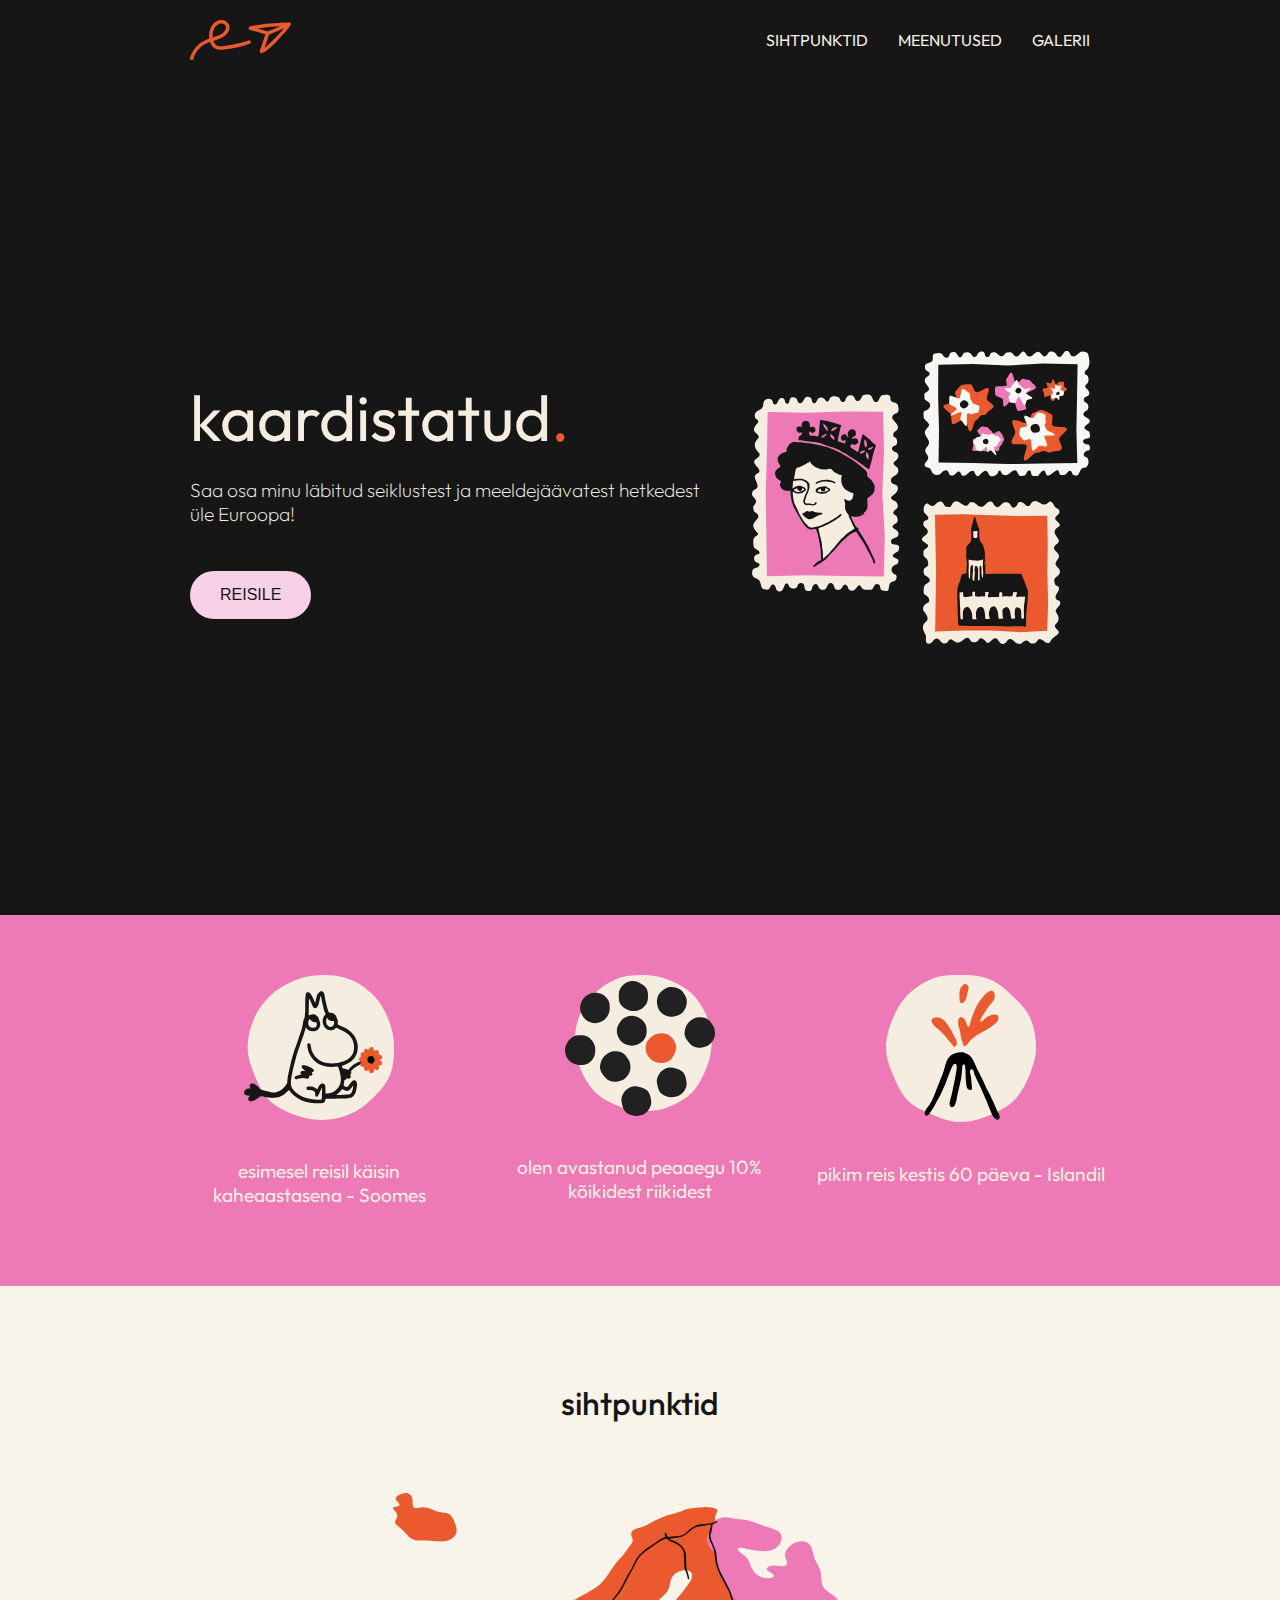
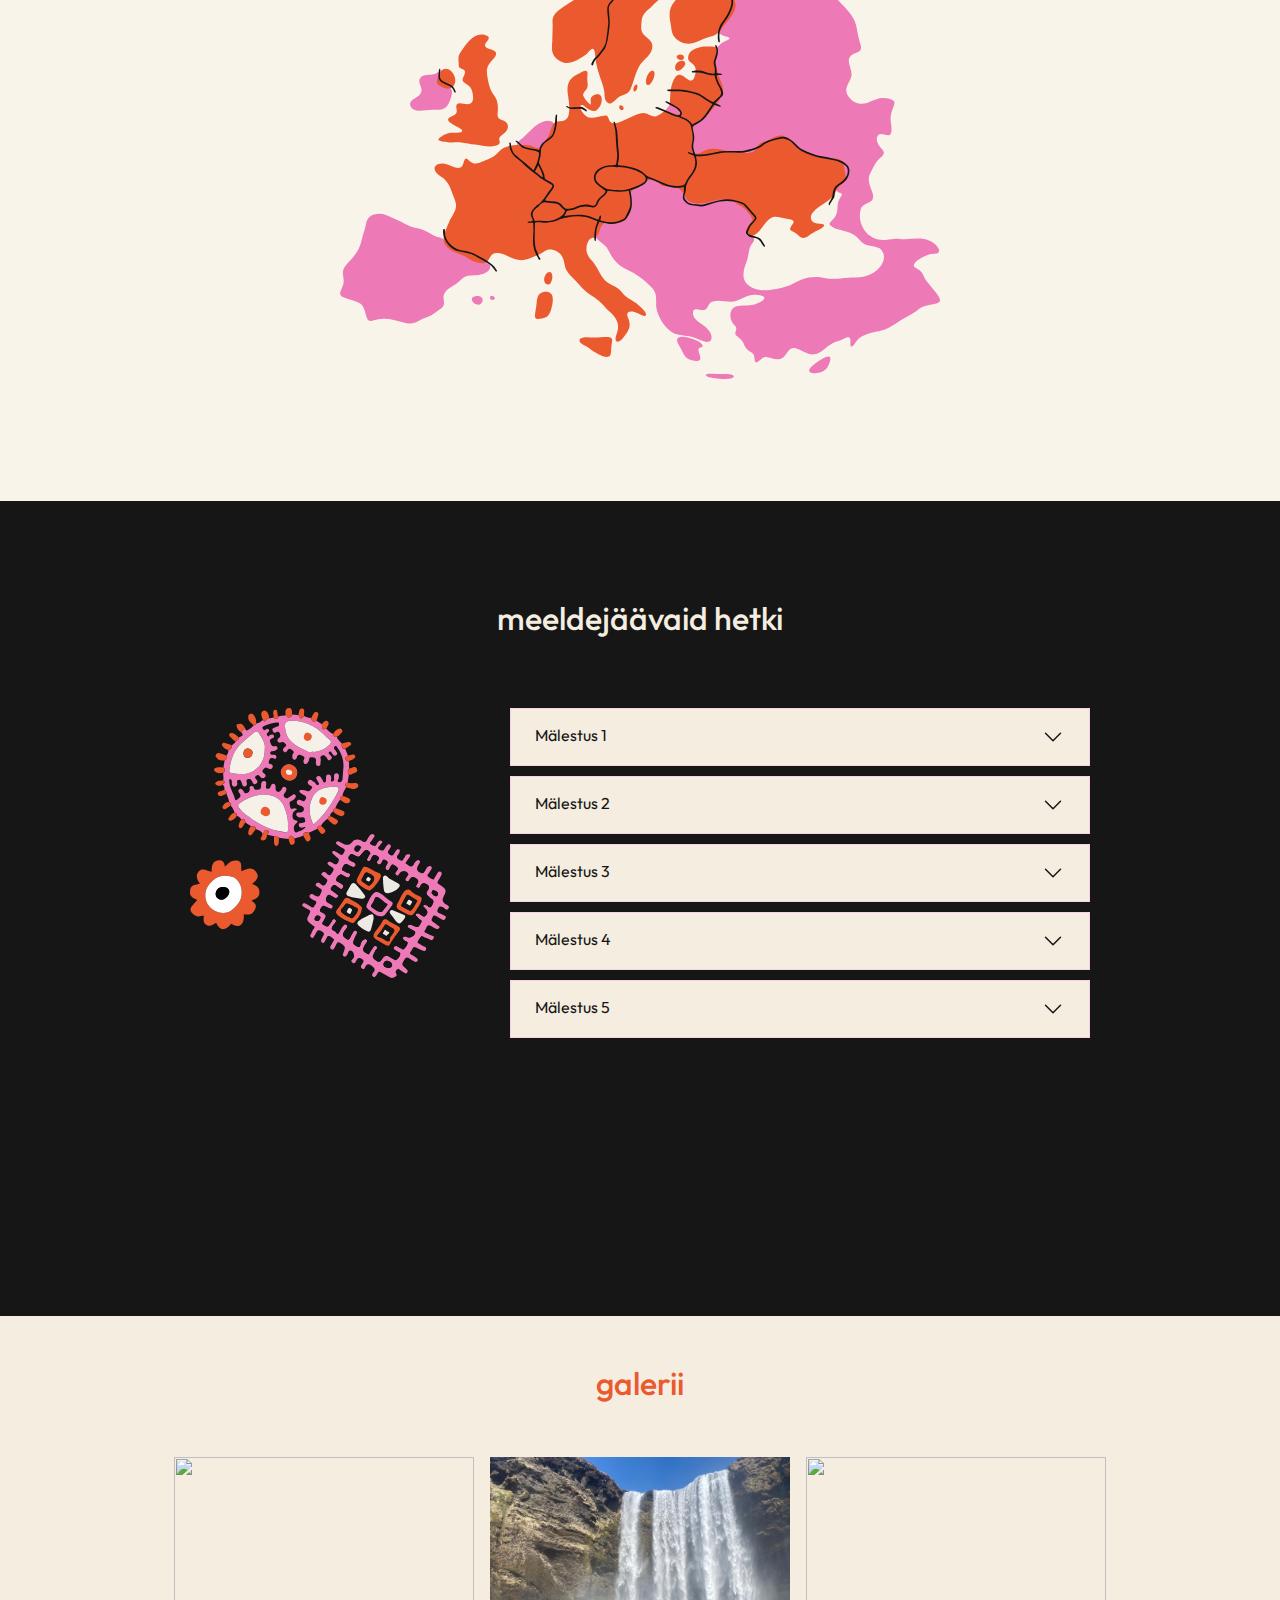
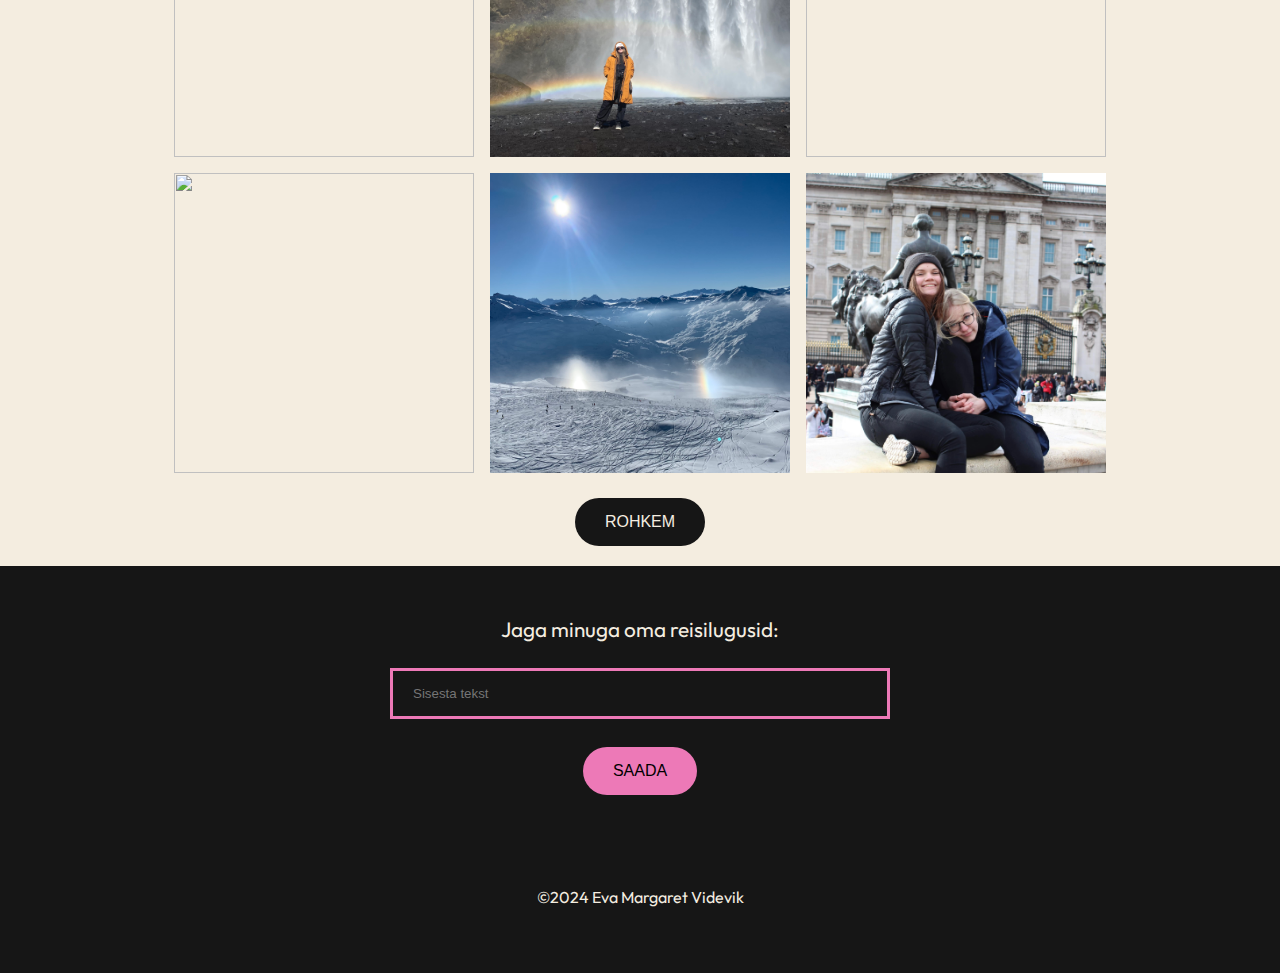
==== index.html @ b55cdf63 "Gitiga ühendamine" ====
<html lang="en">
<head>
    <meta charset="UTF-8">
    <meta name="viewport" content="width=device-width, initial-scale=1.0">
    <title>Reisileht</title>
    <link rel="stylesheet" href="styles/styles.css">
    <link rel="stylesheet" media="screen and (max-width: 500px)" href="styles/mobile.css">
</head>

<body>
    <header>
        <div class="header-container">
            <div class="logo">
                <img src="img/logo.svg" alt="Logo paberlennukist">
            </div>
            <nav>
                <ul>
                    <li><a href="#map">SIHTPUNKTID</a></li>
                    <li><a href="#memories">MEENUTUSED</a></li>
                    <li><a href="#gallery">GALERII</a></li>
                </ul>
            </nav>
        </div>
    </header>

    <main>
        <section class="hero">
            <div class="text-content">
                <h1>kaardistatud<span class="dot">.</span></h1>
                <p>Saa osa minu läbitud seiklustest ja meeldejäävatest hetkedest üle Euroopa!</p>
                <button>REISILE</button>
            </div>
            <div class="stamps">
                <img src="img/postmargid.svg" alt="Illustreerivad postmargid">
            </div>
        </section>

        <section class="facts">
            <div class="content">
                <div class="info-card">
                    <img src="img/muumi.svg" alt="Muumi illustratsioon">
                    <p>esimesel reisil käisin kaheaastasena - Soomes</p>
                </div>
                <div class="info-card">
                    <img src="img/statistika.svg" alt="Külastuskohtade statistika illustratsioon">
                    <p>olen avastanud peaaegu 10% kõikidest riikidest</p>
                </div>
                <div class="info-card">
                    <img src="img/vulkaan.svg" alt="Vulkaani illustratsioon">
                    <p>pikim reis kestis 60 päeva - Islandil</p>
                </div>
            </div>
        </section>

        <section id="map" class="map">
            <h2>sihtpunktid</h2>
            <img src="img/kaart.svg" alt="Külastuskohtade kaardi illustratsioon">
        </section>

        <section id="memories" class="memories">
            <h2>meeldejäävaid hetki</h2>
            <div class="memories-content">
                <div class="image-container">
                    <img src="img/mustrid.svg" alt="Mustrid">
                </div>
                <div class="faq-container">
                    <details>
                        <summary>Mälestus 1
                            <span class="icon"><svg xmlns="http://www.w3.org/2000/svg" fill="none" viewBox="0 0 24 24" stroke-width="1.5" stroke="currentColor" class="size-6">
                                <path stroke-linecap="round" stroke-linejoin="round" d="m19.5 8.25-7.5 7.5-7.5-7.5" />
                            </svg></span>
                        </summary>
                        <p>Lorem ipsum dolor sit amet, consectetur adipisicing elit. Voluptate facere error repellat autem ullam doloremque?</p>
                    </details>
        
                    <details>
                        <summary>Mälestus 2
                            <span class="icon"><svg xmlns="http://www.w3.org/2000/svg" fill="none" viewBox="0 0 24 24" stroke-width="1.5" stroke="currentColor" class="size-6">
                                <path stroke-linecap="round" stroke-linejoin="round" d="m19.5 8.25-7.5 7.5-7.5-7.5" />
                            </svg></span>
                        </summary>
                        <p>Lorem ipsum dolor sit amet, consectetur adipisicing elit. Voluptate facere error repellat autem ullam doloremque?</p>
                    </details>
        
                    <details>
                        <summary>Mälestus 3
                            <span class="icon"><svg xmlns="http://www.w3.org/2000/svg" fill="none" viewBox="0 0 24 24" stroke-width="1.5" stroke="currentColor" class="size-6">
                                <path stroke-linecap="round" stroke-linejoin="round" d="m19.5 8.25-7.5 7.5-7.5-7.5" />
                            </svg></span>
                        </summary>
                        <p>Lorem ipsum dolor sit amet, consectetur adipisicing elit. Voluptate facere error repellat autem ullam doloremque?</p>
                    </details>

                    <details>
                        <summary>Mälestus 4
                            <span class="icon"><svg xmlns="http://www.w3.org/2000/svg" fill="none" viewBox="0 0 24 24" stroke-width="1.5" stroke="currentColor" class="size-6">
                                <path stroke-linecap="round" stroke-linejoin="round" d="m19.5 8.25-7.5 7.5-7.5-7.5" />
                            </svg></span>
                        </summary>
                        <p>Lorem ipsum dolor sit amet, consectetur adipisicing elit. Voluptate facere error repellat autem ullam doloremque?</p>
                    </details>

                    <details>
                        <summary>Mälestus 5
                            <span class="icon"><svg xmlns="http://www.w3.org/2000/svg" fill="none" viewBox="0 0 24 24" stroke-width="1.5" stroke="currentColor" class="size-6">
                                <path stroke-linecap="round" stroke-linejoin="round" d="m19.5 8.25-7.5 7.5-7.5-7.5" />
                            </svg></span>
                        </summary>
                        <p>Lorem ipsum dolor sit amet, consectetur adipisicing elit. Voluptate facere error repellat autem ullam doloremque?</p>
                    </details>
        
                </div>
            </div>
        </section>
        


        <section id="gallery" class="gallery">
            <h2>galerii</h2>
            <div class="gallery-grid">
                <img src="img/füssen.jpeg" alt="Füsseni linnavaade" class="gallery-img">
                <img src="img/kosk_island.jpeg" alt="Islandi Skogafoss" class="gallery-img">
                <img src="img/soome.jpeg" alt="Soome saar" class="gallery-img">
                <img src="img/snorgeldamine.JPEG" alt="Snorgeldamine Islandil" class="gallery-img">
                <img src="img/halo_itaalia.jpeg" alt="Halo efekt Alpides" class="gallery-img">
                <img src="img/kadiga_london.JPG" alt="Kadiga Buckinghami palee ees" class="gallery-img">
            </div>
            <div class="hidden-gallery">
                <img src="img/mägedes.jpeg" alt="" class="gallery-img">
                <img src="img/väiksena_soomes.jpg" alt="Väiksena Soomes" class="gallery-img">
                <img src="img/paadiga_soomes.jpeg" alt="Paadiga Turu saarestikul" class="gallery-img">
                <img src="img/loss_füssen.jpeg" alt="Loss Füssenis, Saksamaal" class="gallery-img">
                <img src="img/pariis_eiffel.JPEG" alt="Eiffeli torni ees" class="gallery-img">
                <img src="img/pont_arc.jpg" alt="Pont d'Arc Lõuna-Prantsusmaal" class="gallery-img">
            </div>
            <button id="toggle-button" class="gallery-button">ROHKEM</button>
        </section>


        <section class="footer">
            <div class="form-container">
                <form action="#" method="POST">
                    <label for="feedback">Jaga minuga oma reisilugusid:</label>
                    <input type="text" id="feedback" name="feedback" placeholder="Sisesta tekst" required>
                    <button type="submit">SAADA</button>
                </form>
            </div>

            <div class="social-icons">
                <i class="fa-brands fa-square-instagram"></i>
                <i class="fa-brands fa-square-facebook"></i>
              </div>
            <p>&copy;2024 Eva Margaret Videvik</p>
        </section>
        
    </main>
    <script>
        document.querySelectorAll(".faq-container details").forEach((details) => {
            details.addEventListener("toggle", function () {
                if (this.open) {
                    // Close other open details
                    document.querySelectorAll(".faq-container details[open]").forEach((openDetails) => {
                        if (openDetails !== this) {
                            openDetails.removeAttribute("open");
                        }
                    });
                }
            });
        });
    
        const toggleButton = document.getElementById('toggle-button');
        const hiddenGallery = document.querySelector('.hidden-gallery');
    
        toggleButton.addEventListener('click', () => {
            if (hiddenGallery.style.display === 'none' || hiddenGallery.style.display === '') {
                // Show more images
                hiddenGallery.style.display = 'grid';
                toggleButton.textContent = 'VÄHEM'; // Change to "See less"
            } else {
                // Hide additional images
                hiddenGallery.style.display = 'none';
                toggleButton.textContent = 'ROHKEM'; // Change to "See more"
            }
        });
    </script>
    <script src="https://kit.fontawesome.com/69a5bb9810.js" crossorigin="anonymous"></script>
    
    
</body>
</html>
---- styles/styles.css ----
@import url('https://fonts.googleapis.com/css2?family=Outfit:wght@100..900&display=swap');


body {
    margin: 0;
    font-family: "Outfit", serif;
    font-weight: 400;
    background-color: #161616;
    color: #f4ede0;
}

h2 {
    font-size: 2em;
    font-weight: 500;
    margin-bottom: 40px;
    text-align: center;
}

.map,
.memories,
.gallery {
    padding: 70px 40px;
    margin: 0;
}

.map h2,
.memories h2,
.gallery h2{
    padding-bottom: 30px;
}

/* header */
header {
    background-color: #161616;
    width: 100%;
    padding: 20px 0;
}

.header-container {
    display: flex;
    justify-content: space-between;
    align-items: center;
    padding: 0 40px;
    max-width: 900px;
    margin: 0 auto;
}

.logo img {
    height: 40px;
    width: auto;
}

nav ul {
    list-style: none;
    display: flex;
    gap: 30px;
    margin: 0;
    padding: 0;
}

nav ul li a {
    color: #f4ede0;
    text-decoration: none;
    font-size: 1em;
    transition: color 0.3s ease-in-out;
}

nav ul li a:hover {
    color: #ed79b7;
}

.logo img {
    height: 40px; 
    width: auto;
}
nav ul {
    list-style: none;
    display: flex;
    gap: 30px;
    margin: 0;
    padding: 0;
}

nav ul li a {
    color: #f4ede0;
    text-decoration: none;
    font-size: 1em;
    transition: color 0.3s ease-in-out;
}

nav ul li a:hover {
    color: #ed79b7;
}

/* Hero */

.hero {
    display: flex;
    justify-content: space-between;
    align-items: center;
    padding: 80px;
    gap: 50px;
    max-width: 900px;
    margin: 0 auto;
    min-height: 75vh;
}

.text-content h1 {
    font-size: 4em;
    font-weight: 400;
    color: #f4ede0;
    margin: 0;
}

.text-content .dot {
    color: #eb5a2f;
}

.text-content p {
    font-size: 1.2em;
    font-weight: 200;
    margin: 20px 0;
    color: #f4ede0;
}

.text-content button {
    background-color: #f7d1e6;
    color: #161616;
    padding: 15px 30px;
    margin-top: 25px;
    border: none;
    font-size: 1em;
    border-radius: 30px;
    cursor: pointer;
    transition: background-color 0.3s ease-in-out;
}

.text-content button:hover {
    background-color: #ed79b7;
}

.stamps img {
    min-width: 300px;
    max-width: 100%;
    height: auto;
}


/* faktid */
.facts {
    background-color: #ed79b7;
    padding: 60px 20px;
    display: flex;
    justify-content: center;
}

.facts .content {
    max-width: 932px;
    width: 100%;
    display: grid;
    grid-template-columns: repeat(3, 1fr);
    gap: 30px;
    justify-items: center;
}

.info-card {
    max-width: 300px;
    display: flex;
    flex-direction: column;
    align-items: center;
    text-align: center;
}

.info-card img {
    width: 150px;
    height: auto;
    margin-bottom: 20px;
}

.info-card p {
    font-size: 1.2em;
    color: #f4ede0;
}

/* Kaart */
.map {
    background-color: #f9f4ea;
    min-height: 75vh;
}

.map h2 {
    color: #161616;
}

.map img {
    width: 85%;
    max-width: 600px;
    height: auto;
    display: block;
    margin: 0 auto;

}

/* akordion */

.memories {
    background-color: #161616;
    color: #161616;
    min-height: 75vh;
}

.memories h2 {
    color: #f4ede0;
}

.memories-content {
    display: flex;
    justify-content: flex-start;
    gap: 30px;
    max-width: 900px;
    margin: 0 auto;
}

.image-container {
    flex: 1;
    display: block;
}

.image-container img {
    max-width: 100%;
    height: auto;
}

.faq-container {
    flex: 2;
    max-width: 900px;
}

details {
    background-color: #f4ede0;
    border: 1px solid #f7d1e6;
    margin-bottom: 10px;
}

details summary {
    cursor: pointer;
    display: flex;
    justify-content: space-between;
    gap: 16px;
    padding: 16px 24px;
    user-select: none;
    transition: all 120ms ease;
}

details[open] summary {
    background-color: #f7d1e6;
    color: #eb5a2f;
    margin-bottom: 12px;
}

details summary .icon {
    transition: all 120ms ease;
    display: flex;
    align-items: center;
    justify-content: center;
}

/* Ensure the icon is visible */
details summary .icon svg {
    height: 24px;
    width: 24px;
    color: #161616;
}

details[open] summary .icon {
    transform: rotate(180deg);
}

details p {
    padding: 16px 24px;
    margin: 0;
    line-height: 1.8;
}


/* galerii */

.gallery {
    background-color: #f4ede0;
}

.gallery {
    text-align: center;
    padding: 20px;
    margin: auto;
}

.gallery h2 {
    font-size: 2rem;
    color: #eb5a2f;
    margin-bottom: 24px;
}

.gallery-grid, .hidden-gallery {
    display: grid;
    grid-template-columns: repeat(3, 1fr);
    gap: 16px;
    justify-items: center;
    max-width: 932px;
    margin: 0 auto;
}

.gallery-img {
    width: 100%;
    max-width: 300px;
    object-fit: cover;
}

.gallery-button {
    margin-top: 25px;
    padding: 15px 30px;
    background-color: #161616;
    color: #f4ede0;
    border: none;
    border-radius: 30px;
    cursor: pointer;
    font-size: 1em;
    transition: background-color 0.3s ease-in-out;
}

.gallery-button:hover {
    background-color: #ed79b7;
}

/* Hidden gallery */
.hidden-gallery {
    display: none; /* Initially hidden */
}


/* Footer */
.footer {
    background-color: #161616;
    margin: 30px;
    display: flex;
    flex-direction: column;
    align-items: center;
    justify-content: center;
    text-align: center;
}

.form-container {
    padding: 20px;
    max-width: 500px;
    width: 100%;
    margin-bottom: 20px;
}

form {
    display: flex;
    flex-direction: column;
    gap: 18px;
    width: 100%;
    align-items: center;
}

label {
    margin-bottom: 8px;
    font-size: 1.3em;
    text-align: center;
}

input[type="text"] {
    background-color: #161616;
    padding: 15px 20px;
    border: solid;
    border-color: #ed79b7;
    width: 100%;
}

button {
    background-color: #ed79b7;
    padding: 15px 30px;
    width: fit-content;
    border: none;
    font-size: 1em;
    border-radius: 30px;
    cursor: pointer;
    margin-top: 10px;
}

.social-icons {
    display: flex;
    justify-content: center;
    align-items: center;
    gap: 15px;
    margin-bottom: 20px;
    
}

.social-icons i {
    font-size: 25px;
}

.footer p {
    text-align: center;
    padding-bottom: 20px;
}
---- styles/mobile.css ----
/* Hero mobiilivaade */
@media (max-width: 768px) {
    .hero {
        padding: 40px 20px;
        gap: 30px;
        flex-direction: column;
        align-items: center;
        text-align: center;
    }

    .text-content {
        order: 2;
        display: flex;
        flex-direction: column;
        align-items: center;
        text-align: center;
    }

    .stamps {
        order: 1;
    }

    .text-content h1 {
        font-size: 2.5em;
    }

    .text-content p {
        font-size: 1em;
    }

    .stamps img {
        min-width: 300px;
        max-width: 80%;
        display: block;
        margin: 0 auto;
    }
}

@media (max-width: 480px) {
    .hero {
        padding: 30px 15px;
    }

    .text-content h1 {
        font-size: 2em;
    }

    .text-content p {
        font-size: 0.9em;
    }

    .stamps img {
        min-width: 250px;
        max-width: 90%;
    }
}


/* Faktide mobiilivaade */
@media (max-width: 768px) {
    .facts .content {
        grid-template-columns: 1fr;
    }
}


/* Mälestuste mobiilivaade */
@media (max-width: 768px) {
    .image-container {
        display: none;
    }

    .memories-content {
        flex-direction: column;
        align-items: center;
    }

    .faq-container {
        width: 100%;
    }
}
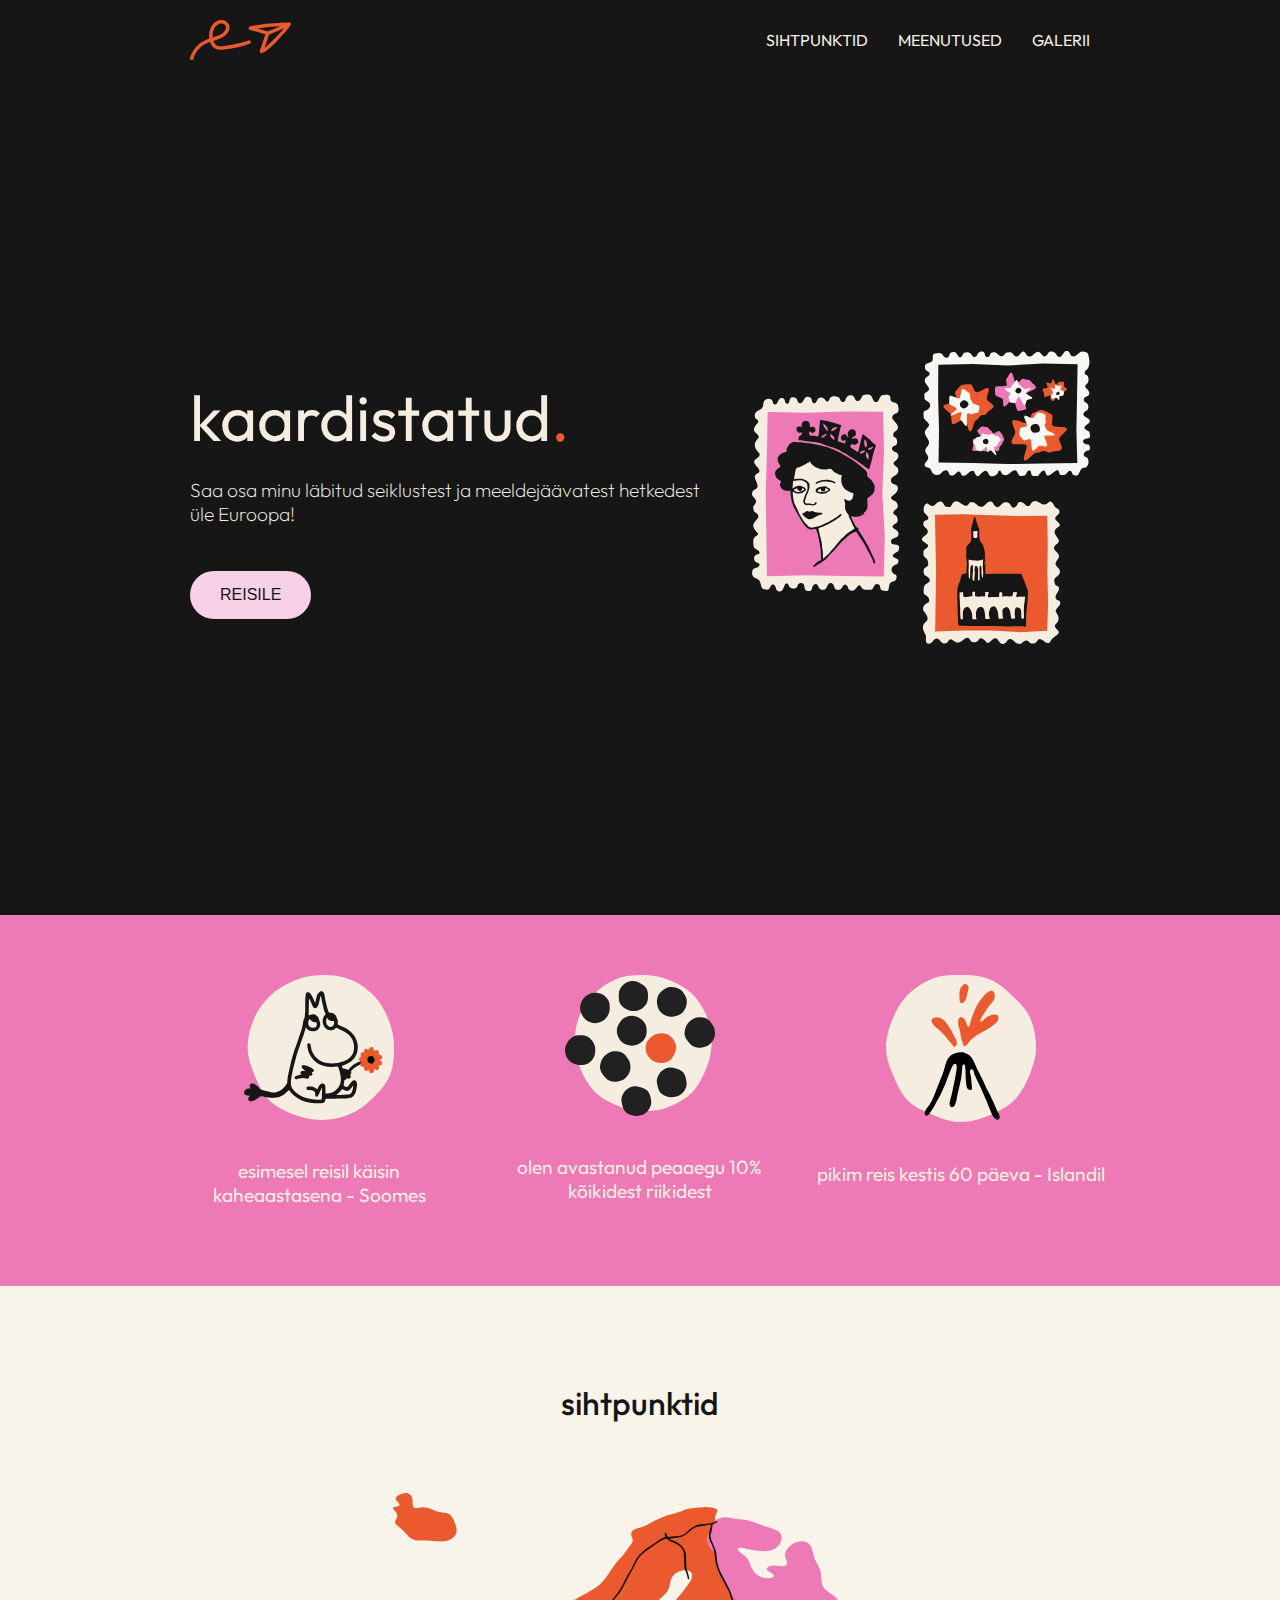
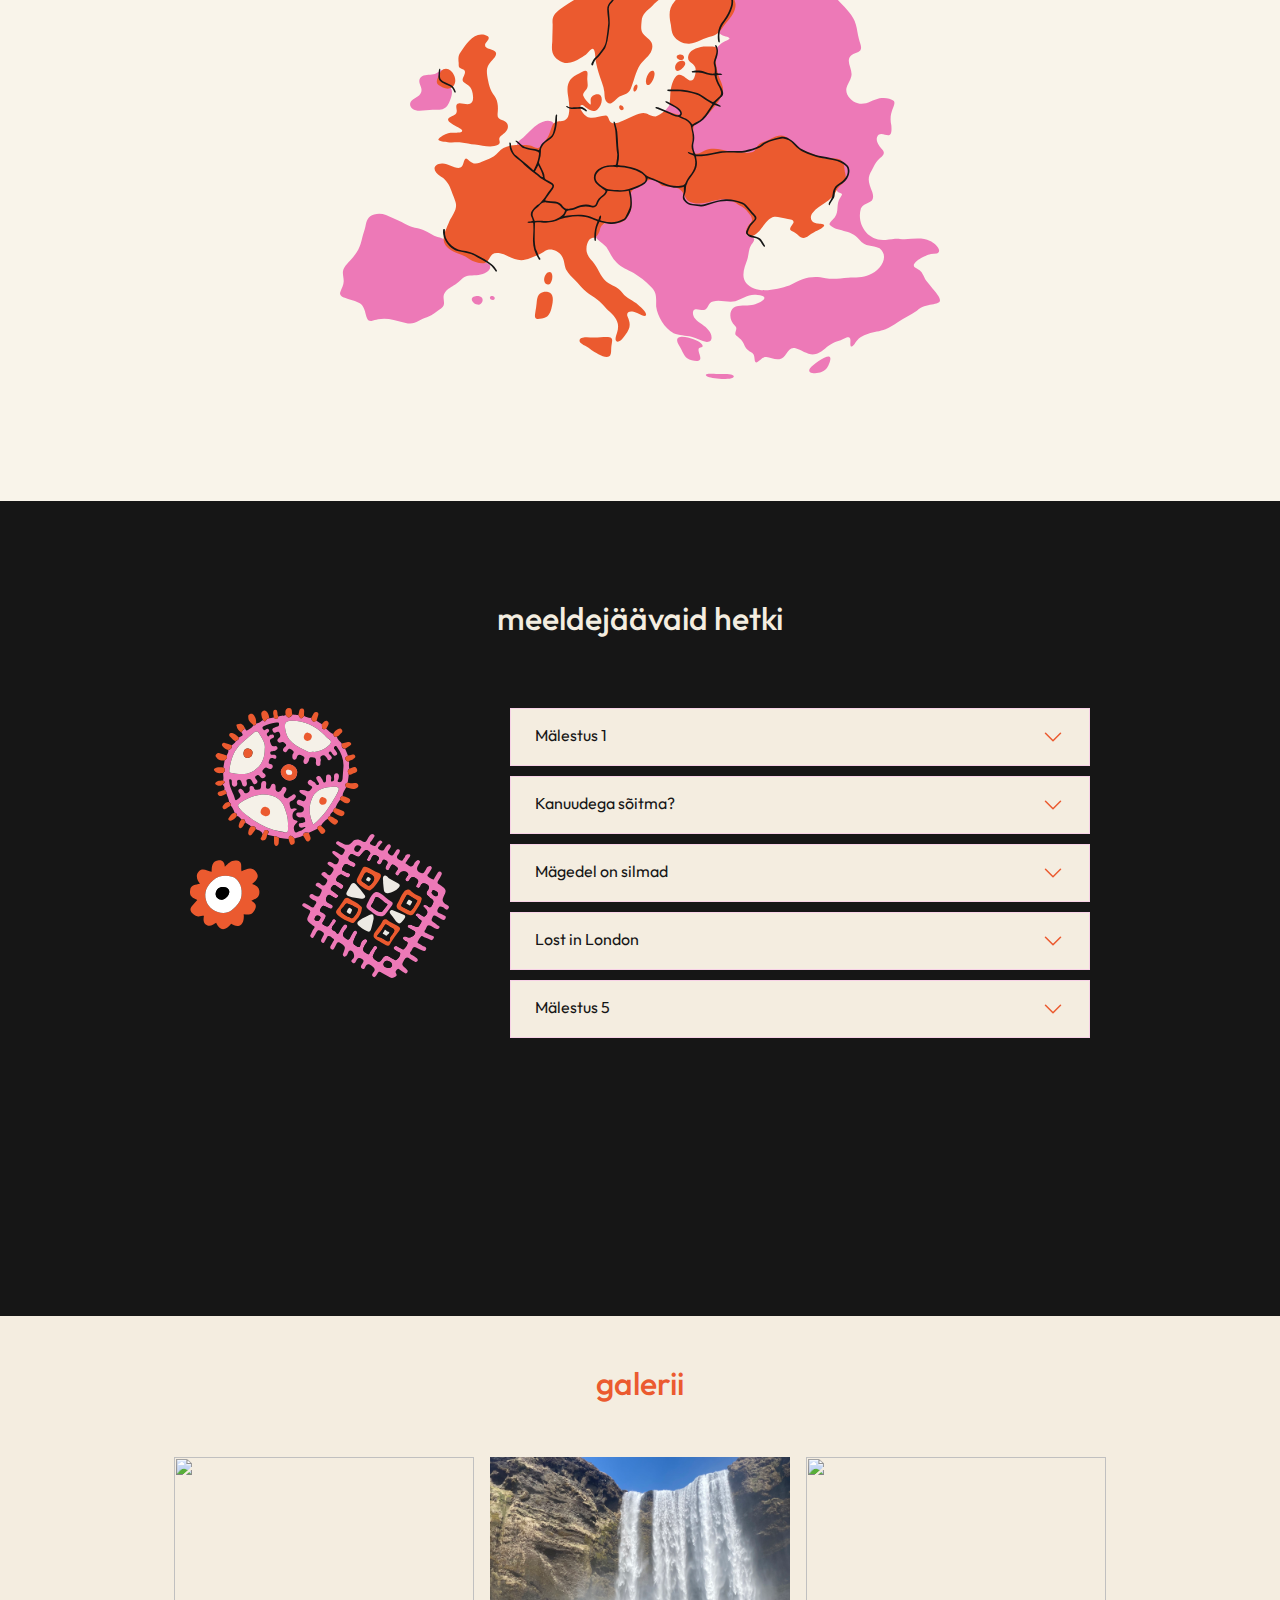
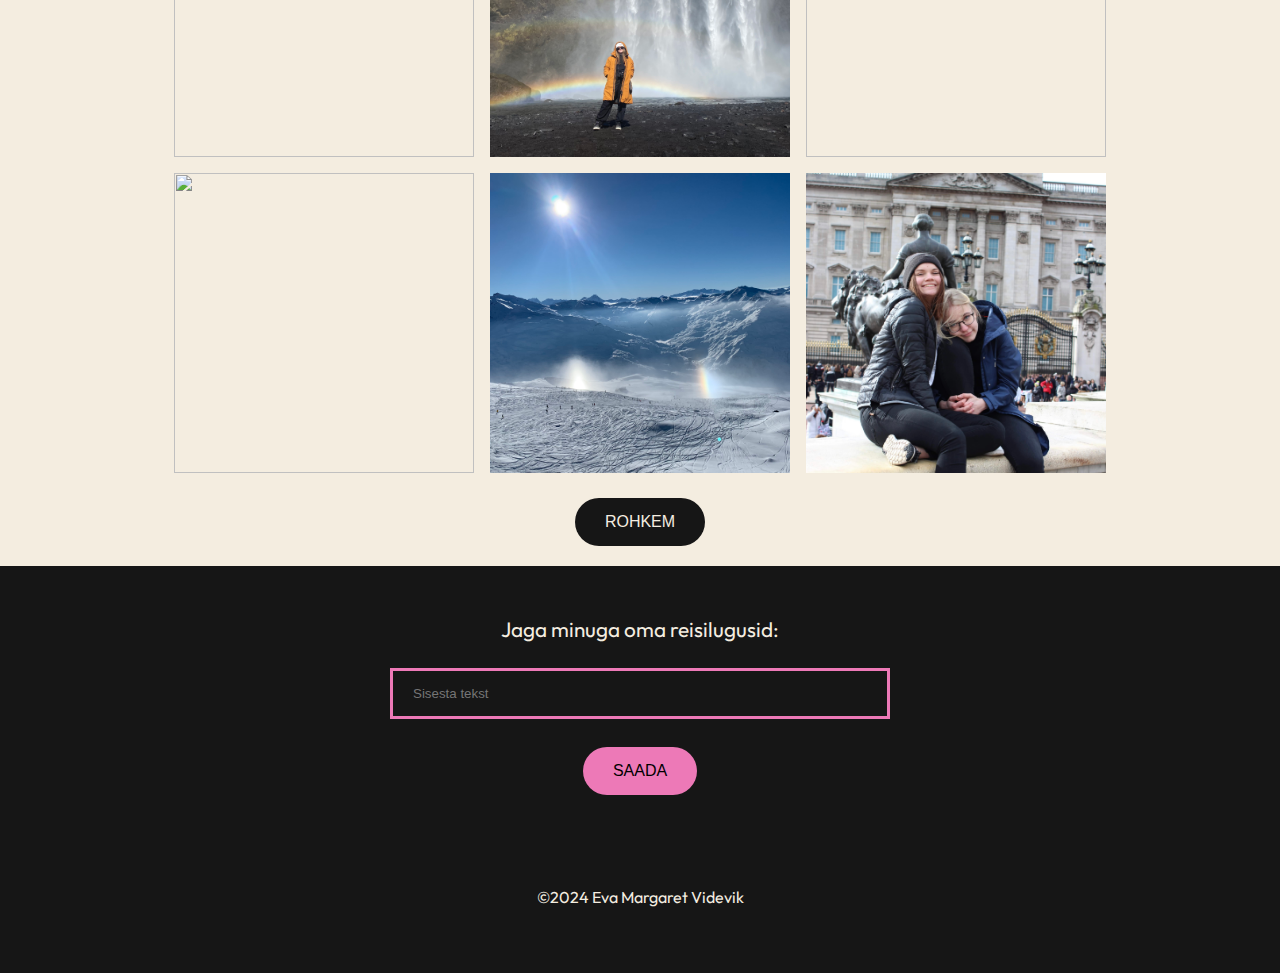
==== commit 89887001: "Akordioni sisu lisamine" ====
--- a/index.html
+++ b/index.html
@@ -74,30 +74,30 @@
                     </details>
         
                     <details>
-                        <summary>Mälestus 2
+                        <summary>Kanuudega sõitma?
                             <span class="icon"><svg xmlns="http://www.w3.org/2000/svg" fill="none" viewBox="0 0 24 24" stroke-width="1.5" stroke="currentColor" class="size-6">
                                 <path stroke-linecap="round" stroke-linejoin="round" d="m19.5 8.25-7.5 7.5-7.5-7.5" />
                             </svg></span>
                         </summary>
-                        <p>Lorem ipsum dolor sit amet, consectetur adipisicing elit. Voluptate facere error repellat autem ullam doloremque?</p>
+                        <p>Olime perega Lõuna-Prantsusmaal, kui mu isa leidis kuskil kaudu, et meie ligidal on kanuutamise koht. Broneerisime aja, läksime rõõmsalt kohale, ja saime kalipsod selga. Korraks tundus veider, et miks kanuutamiseks kalipsot vaja, piisaks ju päästevestist ujumisriiete peale. Kui olime valmis, viipas giid meile käega, et lähme, meil vaja veidi jalutada. <br>Kõndisime pea pool tundi, kui ühel hetkel giid näitas väikse kalju otsast meile käega vee suunas ning hüüdis: "now jump!". Tuli välja, et kanuutamine oli hoopis <i>canjoning</i>, mis kujutas endast mitu tundi kaljudelt vette hüppamist ja maastikel seiklemist. Jala võttis esialgu värisema, kuid päeva lõpuks oli emotsioon nii kõva, et läksime ka järgmine päev <i>canyonima</i>!</br></p>
                     </details>
         
                     <details>
-                        <summary>Mälestus 3
+                        <summary>Mägedel on silmad
                             <span class="icon"><svg xmlns="http://www.w3.org/2000/svg" fill="none" viewBox="0 0 24 24" stroke-width="1.5" stroke="currentColor" class="size-6">
                                 <path stroke-linecap="round" stroke-linejoin="round" d="m19.5 8.25-7.5 7.5-7.5-7.5" />
                             </svg></span>
                         </summary>
-                        <p>Lorem ipsum dolor sit amet, consectetur adipisicing elit. Voluptate facere error repellat autem ullam doloremque?</p>
+                        <p>Käisime kooli kooriga Prahas lauluvõistlusel, kuhu sõitsime kõik koos bussiga. Pika bussisõidu kiiremaks möödasaatmiseks mõtlesime välja igatlaadi äraarvamismänge. Kuna koorist kõik kõigi perenimesid ei teadnud, siis püüdsime neid ühel hetkel välja nuputada. Ütlesin, et minu perenimi on üks tuntud film. Enne veel, kui jõudsin lisavihjeid jagada, kõlas valjult pakkumine "Eva Margaret Mägedel On Silmad!". Sellest saati kutsuvad mõned mu koorikaaslased mind just seda nime pidi.</p>
                     </details>
 
                     <details>
-                        <summary>Mälestus 4
+                        <summary>Lost in London
                             <span class="icon"><svg xmlns="http://www.w3.org/2000/svg" fill="none" viewBox="0 0 24 24" stroke-width="1.5" stroke="currentColor" class="size-6">
                                 <path stroke-linecap="round" stroke-linejoin="round" d="m19.5 8.25-7.5 7.5-7.5-7.5" />
                             </svg></span>
                         </summary>
-                        <p>Lorem ipsum dolor sit amet, consectetur adipisicing elit. Voluptate facere error repellat autem ullam doloremque?</p>
+                        <p>Olime vaevu 18 aastaseks saanud, kui juba hoogselt sõbrannadega mööda Euroopas lendama hakkasime. Londonisse sattusin kahe padruugaga, kes olid suured Harry Potteri fännid. Seega tahtsid nad kindlalt minna Harry Potter Stuudiosse. Mina seevastu otsustasin, et tuian veidi üksi linnas ringi ja liigun üksi majutusse. Plaan oli täpselt nii kaua tore, kuni sain aru, et mu telefoni aku oli tühjaks saanud ja transpordiliinid polnud veel selgeks saanud. Ma ei teadnud ka peast aadressi, </p>
                     </details>
 
                     <details>
--- a/styles/styles.css
+++ b/styles/styles.css
@@ -219,6 +219,8 @@
     gap: 30px;
     max-width: 900px;
     margin: 0 auto;
+    list-style: none;
+    text-decoration: none;
 }
 
 .image-container {
@@ -241,6 +243,7 @@
     border: 1px solid #f7d1e6;
     margin-bottom: 10px;
 }
+
 
 details summary {
     cursor: pointer;
@@ -269,7 +272,7 @@
 details summary .icon svg {
     height: 24px;
     width: 24px;
-    color: #161616;
+    color: #eb5a2f;
 }
 
 details[open] summary .icon {
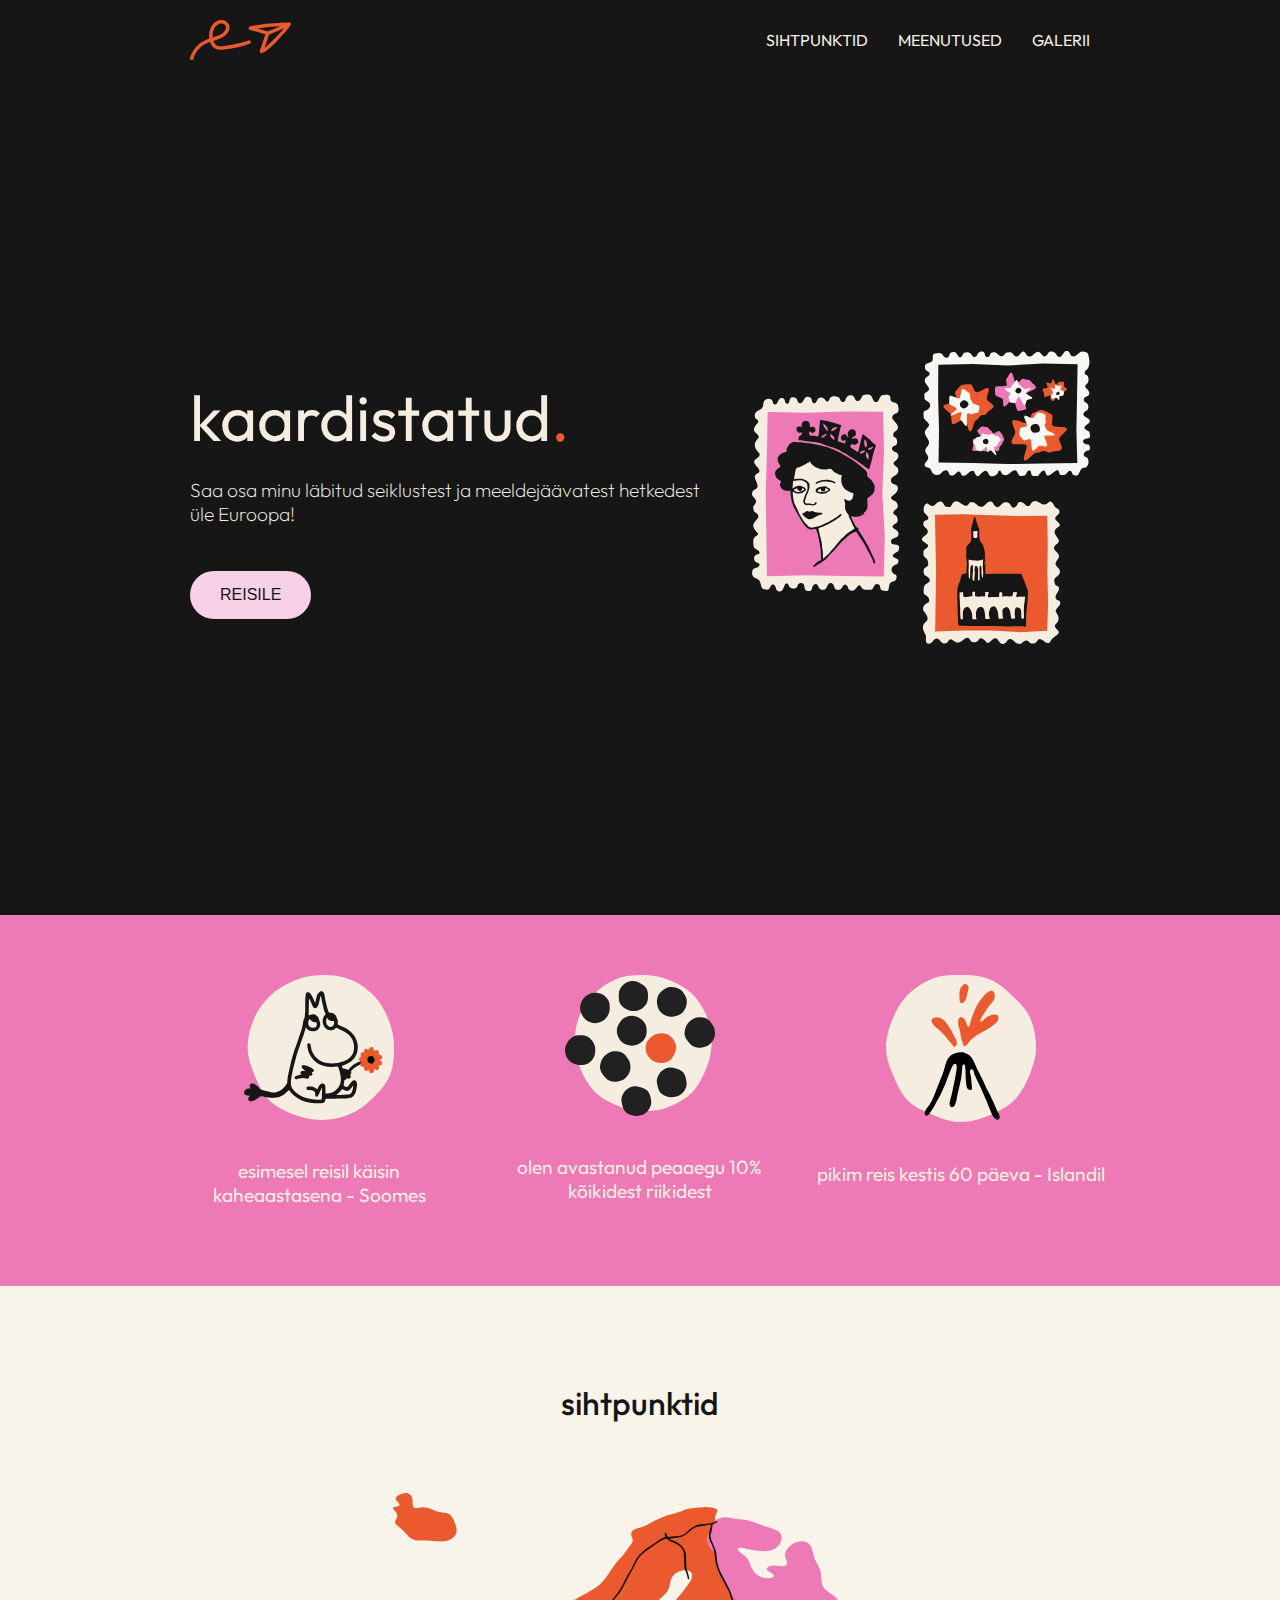
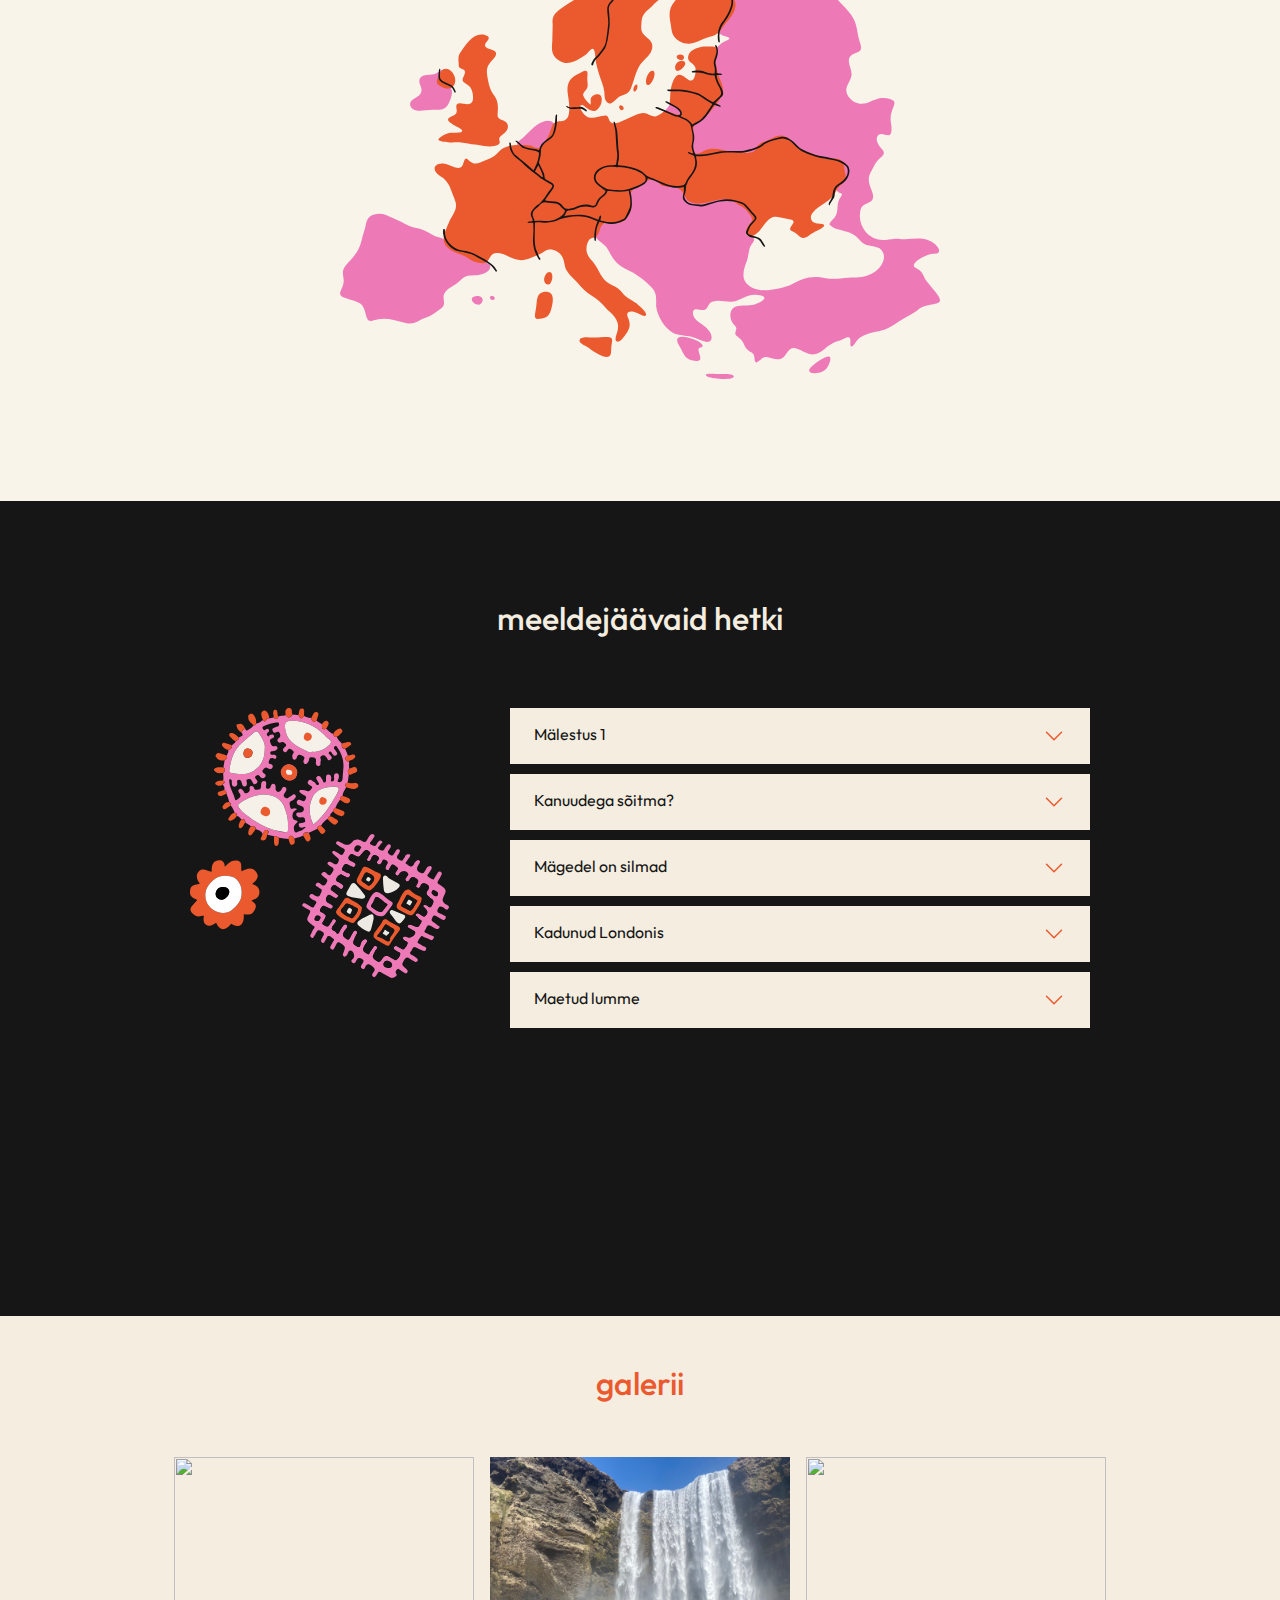
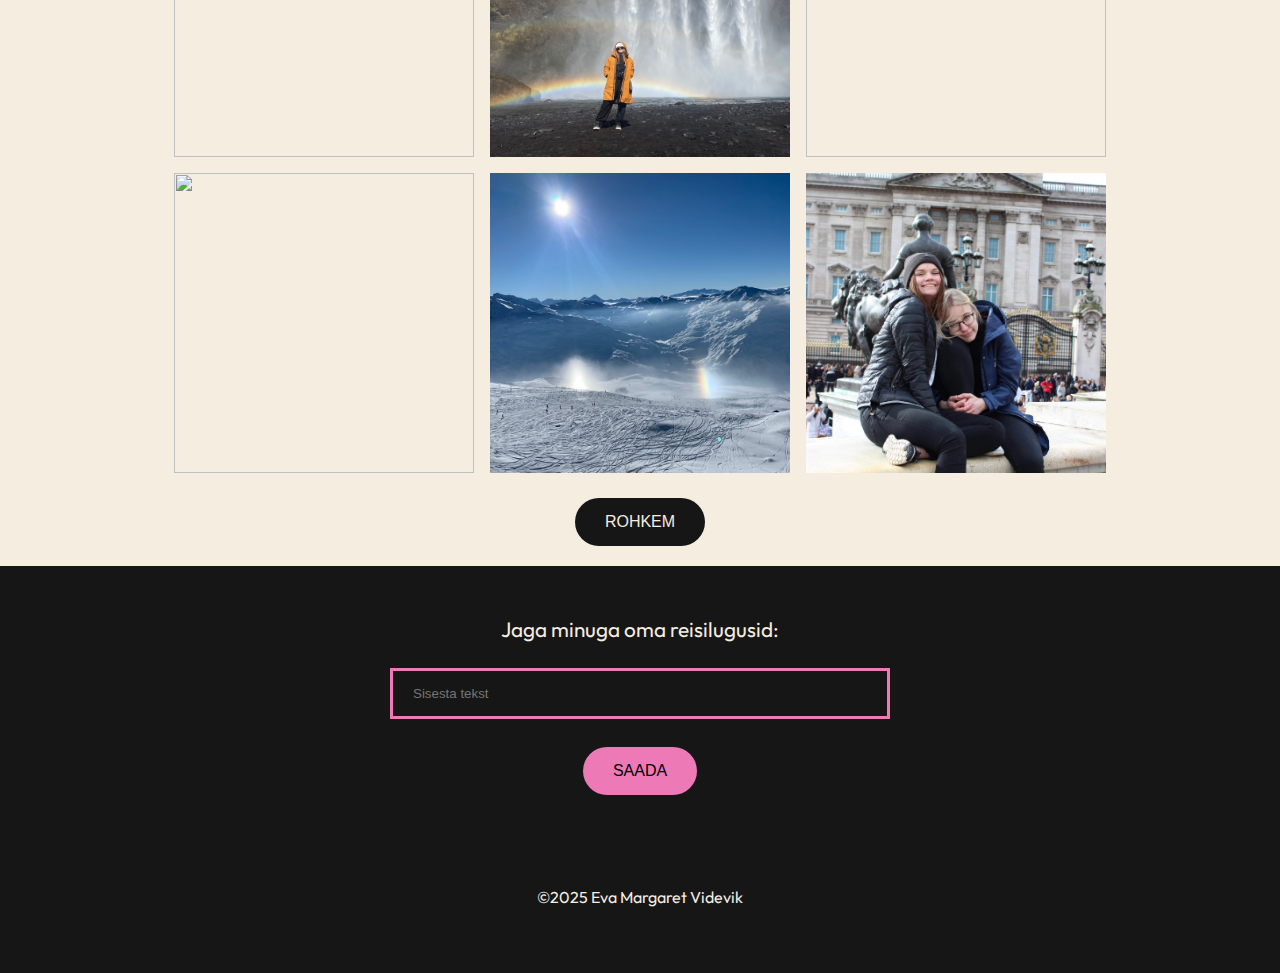
==== commit f29b068a: "Sisu lisamine, hover efektid" ====
--- a/index.html
+++ b/index.html
@@ -79,7 +79,7 @@
                                 <path stroke-linecap="round" stroke-linejoin="round" d="m19.5 8.25-7.5 7.5-7.5-7.5" />
                             </svg></span>
                         </summary>
-                        <p>Olime perega Lõuna-Prantsusmaal, kui mu isa leidis kuskil kaudu, et meie ligidal on kanuutamise koht. Broneerisime aja, läksime rõõmsalt kohale, ja saime kalipsod selga. Korraks tundus veider, et miks kanuutamiseks kalipsot vaja, piisaks ju päästevestist ujumisriiete peale. Kui olime valmis, viipas giid meile käega, et lähme, meil vaja veidi jalutada. <br>Kõndisime pea pool tundi, kui ühel hetkel giid näitas väikse kalju otsast meile käega vee suunas ning hüüdis: "now jump!". Tuli välja, et kanuutamine oli hoopis <i>canjoning</i>, mis kujutas endast mitu tundi kaljudelt vette hüppamist ja maastikel seiklemist. Jala võttis esialgu värisema, kuid päeva lõpuks oli emotsioon nii kõva, et läksime ka järgmine päev <i>canyonima</i>!</br></p>
+                        <p>Olime perega Lõuna-Prantsusmaal, kui mu isa leidis kuskilt kaudu, et meie ligidal on kanuutamise koht. Broneerisime aja, läksime rõõmsalt kohale, ja saime kalipsod selga. Korraks tundus veider, et miks kanuutamiseks kalipsot vaja, piisaks ju päästevestist ujumisriiete peale. Kui olime valmis, viipas giid meile käega, et lähme, meil vaja veidi jalutada. <br>Kõndisime pea pool tundi, kui ühel hetkel giid näitas väikse kalju otsast meile käega vee suunas ning hüüdis: "now jump!". Tuli välja, et kanuutamine oli hoopis <i>canjoning</i>, mis kujutas endast mitu tundi kaljudelt vette hüppamist ja maastikel seiklemist. Jala võttis esialgu värisema, kuid päeva lõpuks oli emotsioon nii kõva, et läksime ka järgmine päev <i>canyonima</i>!</br></p>
                     </details>
         
                     <details>
@@ -92,7 +92,7 @@
                     </details>
 
                     <details>
-                        <summary>Lost in London
+                        <summary>Kadunud Londonis
                             <span class="icon"><svg xmlns="http://www.w3.org/2000/svg" fill="none" viewBox="0 0 24 24" stroke-width="1.5" stroke="currentColor" class="size-6">
                                 <path stroke-linecap="round" stroke-linejoin="round" d="m19.5 8.25-7.5 7.5-7.5-7.5" />
                             </svg></span>
@@ -101,12 +101,12 @@
                     </details>
 
                     <details>
-                        <summary>Mälestus 5
+                        <summary>Maetud lumme
                             <span class="icon"><svg xmlns="http://www.w3.org/2000/svg" fill="none" viewBox="0 0 24 24" stroke-width="1.5" stroke="currentColor" class="size-6">
                                 <path stroke-linecap="round" stroke-linejoin="round" d="m19.5 8.25-7.5 7.5-7.5-7.5" />
                             </svg></span>
                         </summary>
-                        <p>Lorem ipsum dolor sit amet, consectetur adipisicing elit. Voluptate facere error repellat autem ullam doloremque?</p>
+                        <p>Suusamäel kipun võtma asja väga hullumeelselt. Tihti ronin rajavälisele alale, otsides värsket ja pehmet lumevaipa. </p>
                     </details>
         
                 </div>
@@ -147,10 +147,17 @@
             </div>
 
             <div class="social-icons">
-                <i class="fa-brands fa-square-instagram"></i>
-                <i class="fa-brands fa-square-facebook"></i>
+                <a href="https://www.instagram.com/emvidevik/" target="_blank">
+                    <i class="fa-brands fa-square-instagram"></i>
+                </a>
+                <a href="https://www.facebook.com/evamargaretvdvk" target="_blank">
+                    <i class="fa-brands fa-square-facebook"></i>
+                </a>
+                <a href="https://www.behance.net/evavidevik" target="_blank">
+                    <i class="fa-brands fa-square-behance"></i>
+                </a>
               </div>
-            <p>&copy;2024 Eva Margaret Videvik</p>
+            <p>&copy;2025 Eva Margaret Videvik</p>
         </section>
         
     </main>
--- a/styles/styles.css
+++ b/styles/styles.css
@@ -240,7 +240,6 @@
 
 details {
     background-color: #f4ede0;
-    border: 1px solid #f7d1e6;
     margin-bottom: 10px;
 }
 
@@ -255,9 +254,14 @@
     transition: all 120ms ease;
 }
 
+details summary:hover {
+    background-color: #f7d1e6;
+}
+
 details[open] summary {
     background-color: #f7d1e6;
     color: #eb5a2f;
+    font-weight: 600;
     margin-bottom: 12px;
 }
 
@@ -268,7 +272,7 @@
     justify-content: center;
 }
 
-/* Ensure the icon is visible */
+
 details summary .icon svg {
     height: 24px;
     width: 24px;
@@ -398,11 +402,24 @@
     align-items: center;
     gap: 15px;
     margin-bottom: 20px;
-    
 }
 
 .social-icons i {
     font-size: 25px;
+    color: #f4ede0;
+    transition: color 0.3s;
+}
+
+.social-icons a {
+    text-decoration: none;
+}
+
+.social-icons a:visited i {
+    color: #f4ede0;
+}
+
+.social-icons a:hover i {
+    color: #f7d1e6;
 }
 
 .footer p {
--- a/styles/mobile.css
+++ b/styles/mobile.css
@@ -1,3 +1,5 @@
+/* Hamburger menüü mobiilivaade */
+
 /* Hero mobiilivaade */
 @media (max-width: 768px) {
     .hero {
@@ -42,11 +44,12 @@
     }
 
     .text-content h1 {
-        font-size: 2em;
+        font-size: 3em;
+    
     }
 
     .text-content p {
-        font-size: 0.9em;
+        font-size: 1em;
     }
 
     .stamps img {
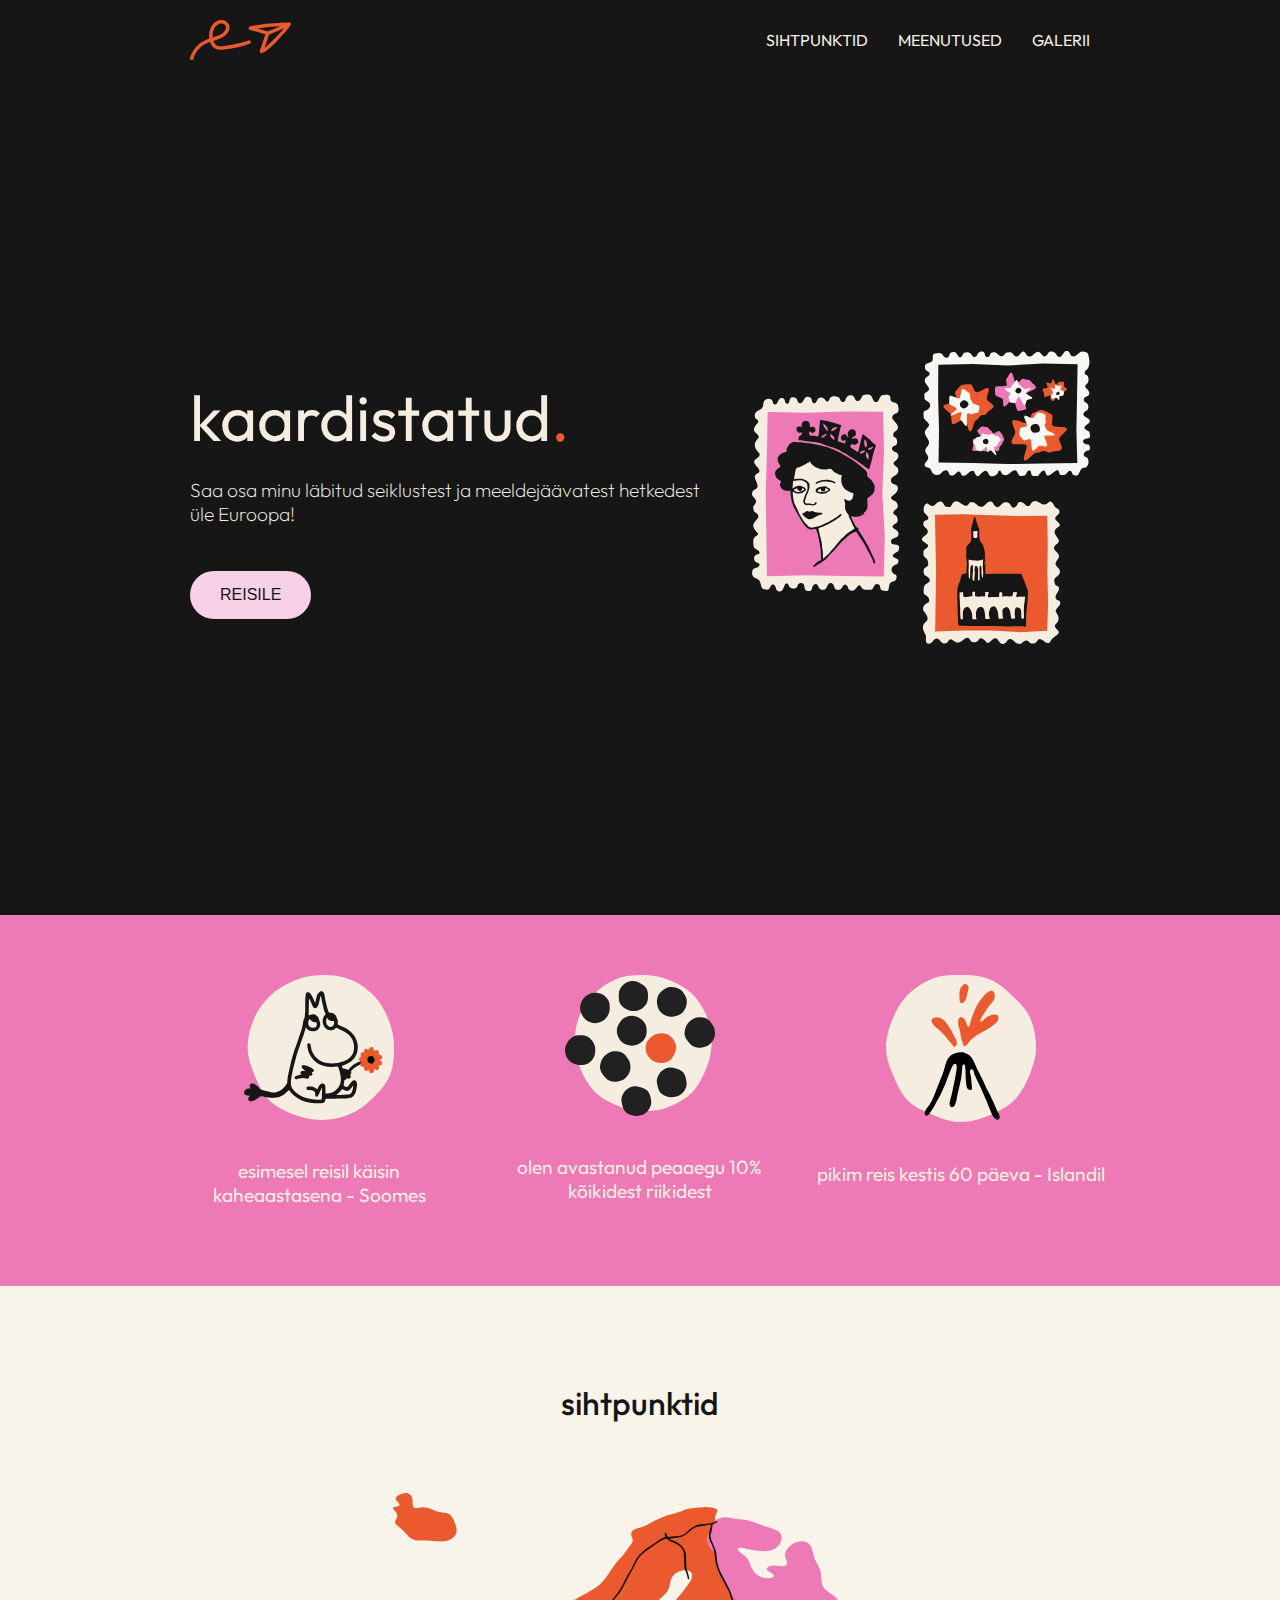
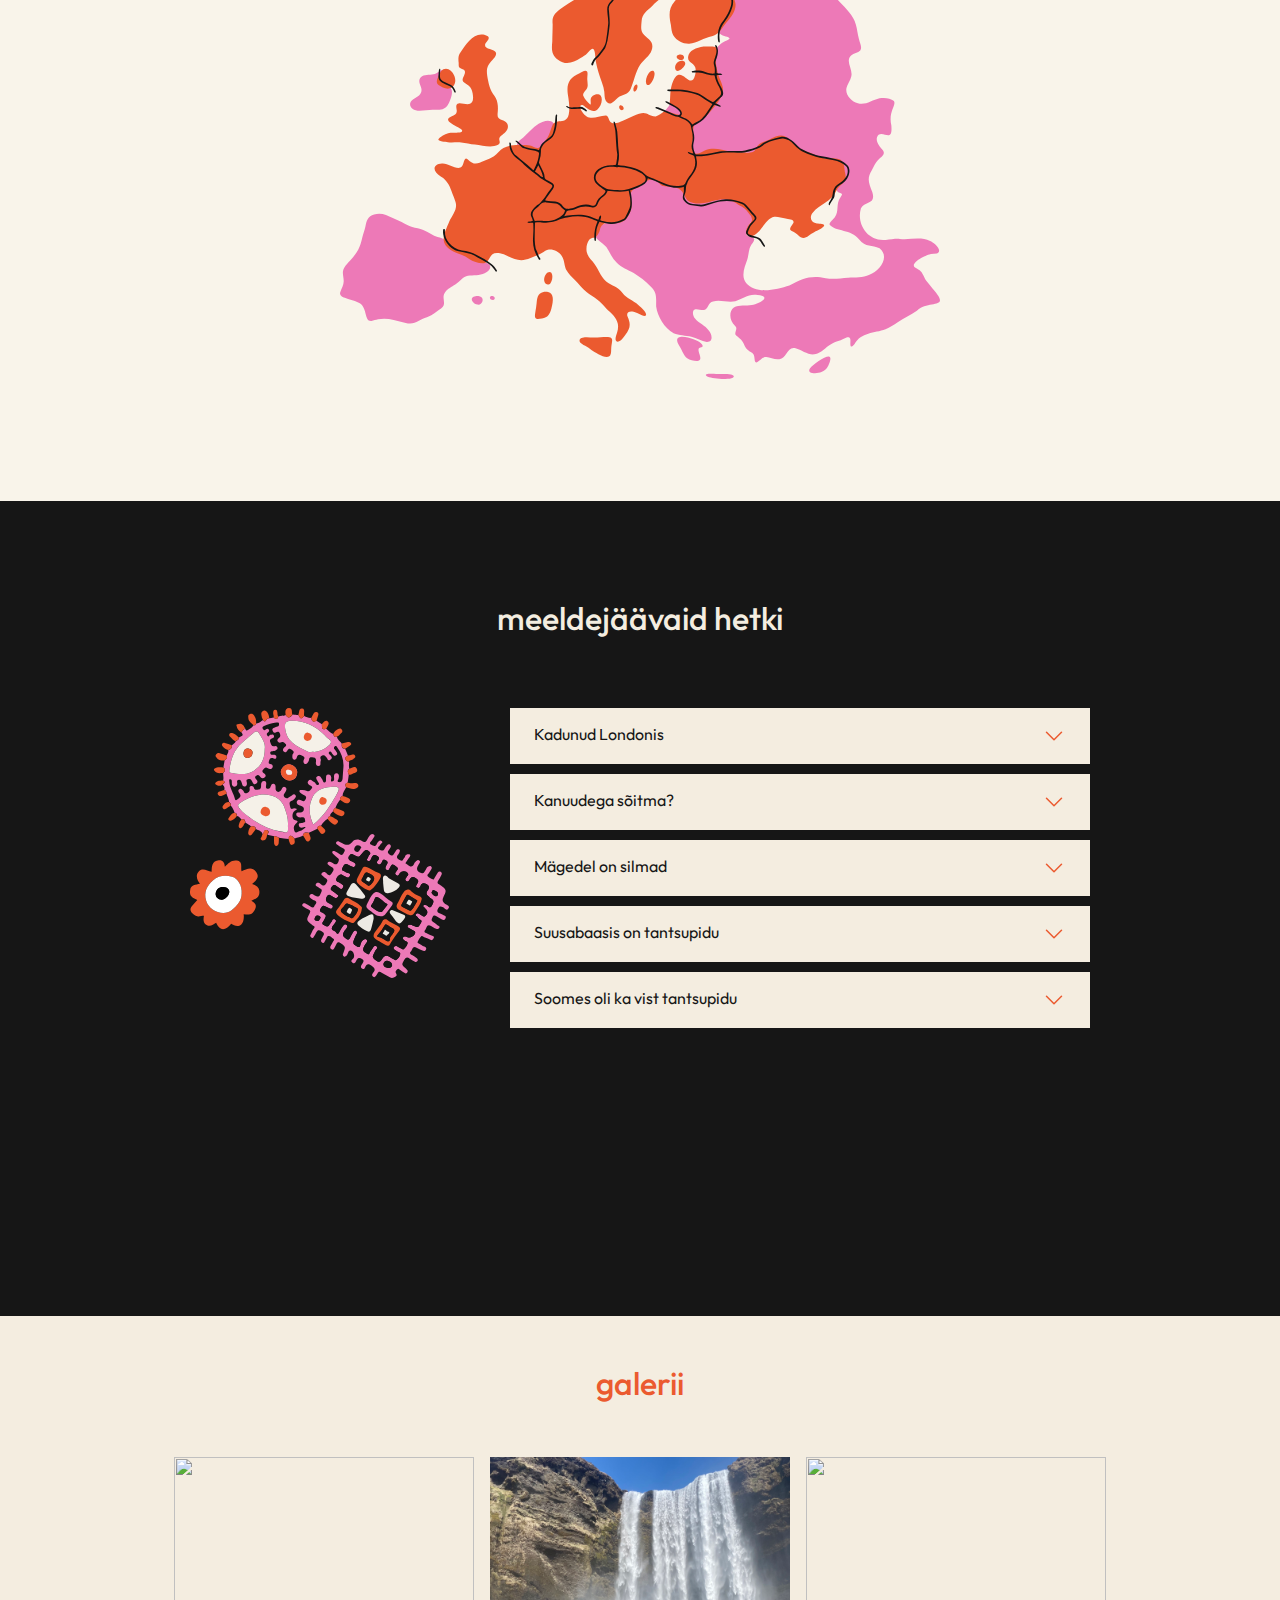
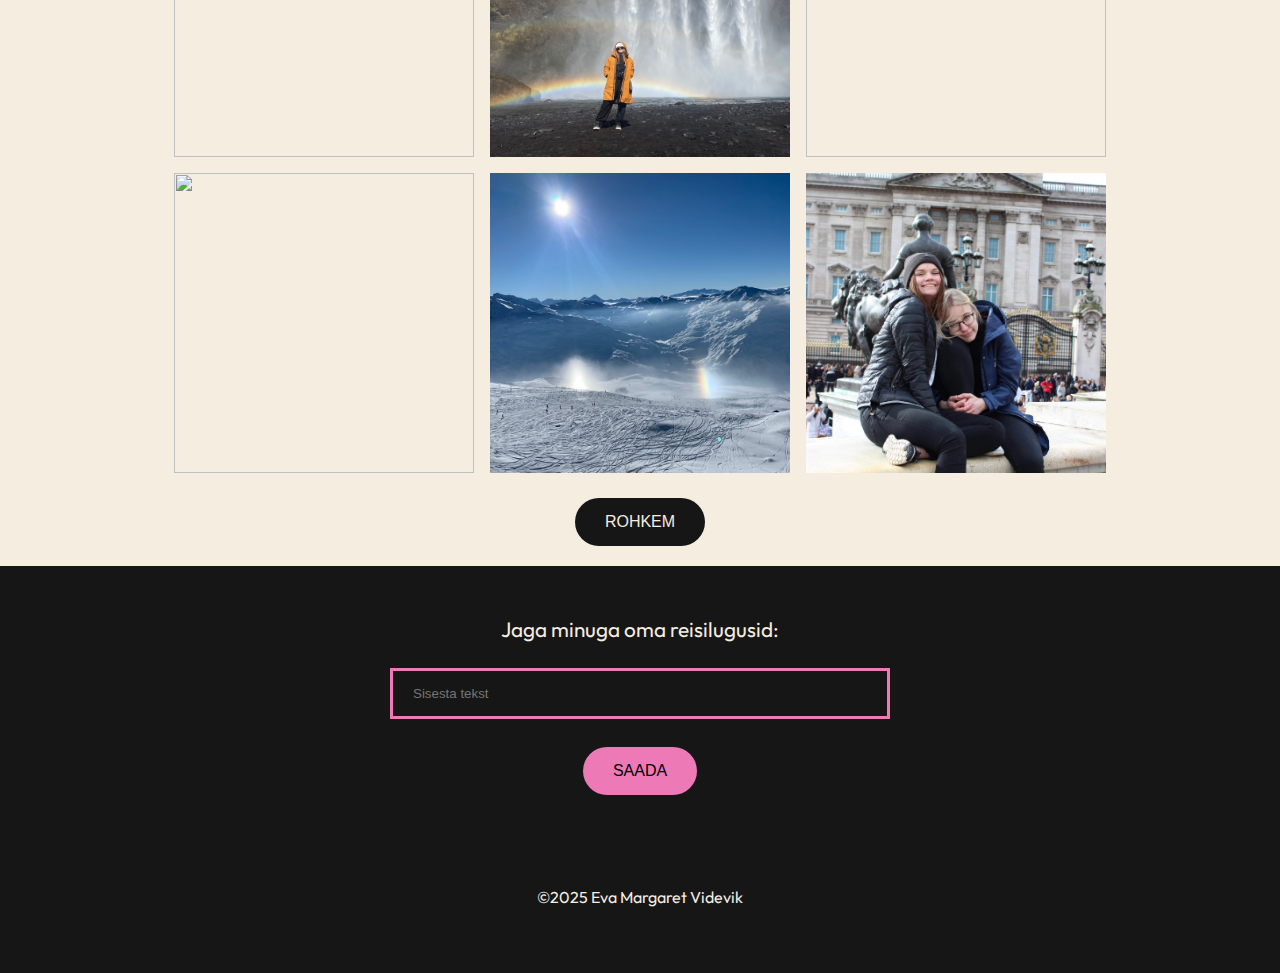
==== commit c32c81a3: "Sisu lisamine" ====
--- a/index.html
+++ b/index.html
@@ -65,12 +65,12 @@
                 </div>
                 <div class="faq-container">
                     <details>
-                        <summary>Mälestus 1
+                        <summary>Kadunud Londonis
                             <span class="icon"><svg xmlns="http://www.w3.org/2000/svg" fill="none" viewBox="0 0 24 24" stroke-width="1.5" stroke="currentColor" class="size-6">
                                 <path stroke-linecap="round" stroke-linejoin="round" d="m19.5 8.25-7.5 7.5-7.5-7.5" />
                             </svg></span>
                         </summary>
-                        <p>Lorem ipsum dolor sit amet, consectetur adipisicing elit. Voluptate facere error repellat autem ullam doloremque?</p>
+                        <p>Olime vaevu 18 aastaseks saanud, kui juba hoogselt sõbrannadega mööda Euroopas lendama hakkasime. Londonisse sattusin kahe padruugaga, kes olid suured Harry Potteri fännid. Seega tahtsid nad kindlalt minna Harry Potteri Stuudiosse. Mina seevastu otsustasin, et tuian veidi üksi linnas ringi ja liigun üksi majutusse. <br>Plaan oli täpselt nii kaua tore, kuni sain aru, et mu <b>telefoni aku oli tühjaks saanud</b> ja transpordiliinid polnud veel selged. Ma ei teadnud ka peast majutuse aadressi. Selle asemel, et osta poest laadija ning natuke funki saada telefonile, hüppasin ma <b>üki-kaki-kommi-nommi</b> peale suvalisele rongile. Ja läbi juhuse viis see mind õigele teele.</p>
                     </details>
         
                     <details>
@@ -79,7 +79,7 @@
                                 <path stroke-linecap="round" stroke-linejoin="round" d="m19.5 8.25-7.5 7.5-7.5-7.5" />
                             </svg></span>
                         </summary>
-                        <p>Olime perega Lõuna-Prantsusmaal, kui mu isa leidis kuskilt kaudu, et meie ligidal on kanuutamise koht. Broneerisime aja, läksime rõõmsalt kohale, ja saime kalipsod selga. Korraks tundus veider, et miks kanuutamiseks kalipsot vaja, piisaks ju päästevestist ujumisriiete peale. Kui olime valmis, viipas giid meile käega, et lähme, meil vaja veidi jalutada. <br>Kõndisime pea pool tundi, kui ühel hetkel giid näitas väikse kalju otsast meile käega vee suunas ning hüüdis: "now jump!". Tuli välja, et kanuutamine oli hoopis <i>canjoning</i>, mis kujutas endast mitu tundi kaljudelt vette hüppamist ja maastikel seiklemist. Jala võttis esialgu värisema, kuid päeva lõpuks oli emotsioon nii kõva, et läksime ka järgmine päev <i>canyonima</i>!</br></p>
+                        <p>Olime perega Lõuna-Prantsusmaal, kui mu isa leidis kuskilt kaudu, et meie ligidal on kanuutamise koht. Broneerisime aja, läksime rõõmsalt kohale, ja saime kalipsod selga. Korraks tundus veider, et miks kanuutamiseks kalipsot vaja, piisaks ju päästevestist ujumisriiete peale. Kui olime valmis, viipas giid meile käega, et lähme, meil vaja veidi jalutada. <br>Kõndisime pea pool tundi, kui ühel hetkel giid näitas väikse kalju otsast meile käega vee suunas ning hüüdis: <i>"now jump!"</i>. Tuli välja, et kanuutamine oli hoopis <i>canjoning</i>, mis kujutas endast mitu tundi kaljudelt vette hüppamist ja maastikel seiklemist. Jala võttis esialgu värisema, kuid päeva lõpuks oli emotsioon nii kõva, et läksime ka järgmine päev <i>canyonima</i>!</br></p>
                     </details>
         
                     <details>
@@ -88,25 +88,25 @@
                                 <path stroke-linecap="round" stroke-linejoin="round" d="m19.5 8.25-7.5 7.5-7.5-7.5" />
                             </svg></span>
                         </summary>
-                        <p>Käisime kooli kooriga Prahas lauluvõistlusel, kuhu sõitsime kõik koos bussiga. Pika bussisõidu kiiremaks möödasaatmiseks mõtlesime välja igatlaadi äraarvamismänge. Kuna koorist kõik kõigi perenimesid ei teadnud, siis püüdsime neid ühel hetkel välja nuputada. Ütlesin, et minu perenimi on üks tuntud film. Enne veel, kui jõudsin lisavihjeid jagada, kõlas valjult pakkumine "Eva Margaret Mägedel On Silmad!". Sellest saati kutsuvad mõned mu koorikaaslased mind just seda nime pidi.</p>
+                        <p>Käisime kooli kooriga Prahas lauluvõistlusel, kuhu sõitsime kõik koos bussiga. Pika bussisõidu kiiremaks möödasaatmiseks mõtlesime välja igatlaadi äraarvamismänge. Kuna koorist kõik kõigi perenimesid ei teadnud, siis püüdsime neid ühel hetkel välja nuputada. Ütlesin, et minu perenimi on üks tuntud film. Enne veel, kui jõudsin lisavihjeid jagada, kõlas valjult pakkumine <b>"Eva Margaret Mägedel On Silmad!"</b>. Sellest saati kutsuvad mõned mu koorikaaslased mind just seda nime pidi.</p>
                     </details>
 
                     <details>
-                        <summary>Kadunud Londonis
+                        <summary>Suusabaasis on tantsupidu
                             <span class="icon"><svg xmlns="http://www.w3.org/2000/svg" fill="none" viewBox="0 0 24 24" stroke-width="1.5" stroke="currentColor" class="size-6">
                                 <path stroke-linecap="round" stroke-linejoin="round" d="m19.5 8.25-7.5 7.5-7.5-7.5" />
                             </svg></span>
                         </summary>
-                        <p>Olime vaevu 18 aastaseks saanud, kui juba hoogselt sõbrannadega mööda Euroopas lendama hakkasime. Londonisse sattusin kahe padruugaga, kes olid suured Harry Potteri fännid. Seega tahtsid nad kindlalt minna Harry Potter Stuudiosse. Mina seevastu otsustasin, et tuian veidi üksi linnas ringi ja liigun üksi majutusse. Plaan oli täpselt nii kaua tore, kuni sain aru, et mu telefoni aku oli tühjaks saanud ja transpordiliinid polnud veel selgeks saanud. Ma ei teadnud ka peast aadressi, </p>
+                        <p>Lugu on lihtne ja lühike. Olime <b>perega</b> suusareisil. Päeva lõpetasin suusabaasis, tantsupeol, laua peal, suur Eesti lipp käes.</p>
                     </details>
 
                     <details>
-                        <summary>Maetud lumme
+                        <summary>Soomes oli ka vist tantsupidu
                             <span class="icon"><svg xmlns="http://www.w3.org/2000/svg" fill="none" viewBox="0 0 24 24" stroke-width="1.5" stroke="currentColor" class="size-6">
                                 <path stroke-linecap="round" stroke-linejoin="round" d="m19.5 8.25-7.5 7.5-7.5-7.5" />
                             </svg></span>
                         </summary>
-                        <p>Suusamäel kipun võtma asja väga hullumeelselt. Tihti ronin rajavälisele alale, otsides värsket ja pehmet lumevaipa. </p>
+                        <p>Veel lihtsam ja lühem lugu. Uusikaupunkis lõpetasin näiteks ühe õhtu <b>viilkatusel</b>.</p>
                     </details>
         
                 </div>
--- a/styles/styles.css
+++ b/styles/styles.css
@@ -29,7 +29,7 @@
     padding-bottom: 30px;
 }
 
-/* header */
+/* Header */
 header {
     background-color: #161616;
     width: 100%;
@@ -146,7 +146,7 @@
 }
 
 
-/* faktid */
+/* Faktid */
 .facts {
     background-color: #ed79b7;
     padding: 60px 20px;
@@ -193,7 +193,7 @@
 }
 
 .map img {
-    width: 85%;
+    width: 90%;
     max-width: 600px;
     height: auto;
     display: block;
@@ -201,7 +201,7 @@
 
 }
 
-/* akordion */
+/* Akordion */
 
 .memories {
     background-color: #161616;
@@ -262,7 +262,6 @@
     background-color: #f7d1e6;
     color: #eb5a2f;
     font-weight: 600;
-    margin-bottom: 12px;
 }
 
 details summary .icon {
@@ -290,7 +289,7 @@
 }
 
 
-/* galerii */
+/* Galerii */
 
 .gallery {
     background-color: #f4ede0;
@@ -341,7 +340,7 @@
 
 /* Hidden gallery */
 .hidden-gallery {
-    display: none; /* Initially hidden */
+    display: none;
 }
 
 
@@ -379,6 +378,7 @@
 
 input[type="text"] {
     background-color: #161616;
+    color: #f4ede0;
     padding: 15px 20px;
     border: solid;
     border-color: #ed79b7;
@@ -419,7 +419,7 @@
 }
 
 .social-icons a:hover i {
-    color: #f7d1e6;
+    color: #eb5a2f;
 }
 
 .footer p {
--- a/styles/mobile.css
+++ b/styles/mobile.css
@@ -38,6 +38,7 @@
     }
 }
 
+
 @media (max-width: 480px) {
     .hero {
         padding: 30px 15px;
@@ -56,11 +57,18 @@
         min-width: 250px;
         max-width: 90%;
     }
+
+    .map img {
+        max-width: 100%;
+        min-width: 300px;
+        height: auto;
+        margin: 0 auto;
+    }
 }
 
 
 /* Faktide mobiilivaade */
-@media (max-width: 768px) {
+@media (max-width: 750px) {
     .facts .content {
         grid-template-columns: 1fr;
     }
@@ -68,7 +76,7 @@
 
 
 /* Mälestuste mobiilivaade */
-@media (max-width: 768px) {
+@media (max-width: 750px) {
     .image-container {
         display: none;
     }
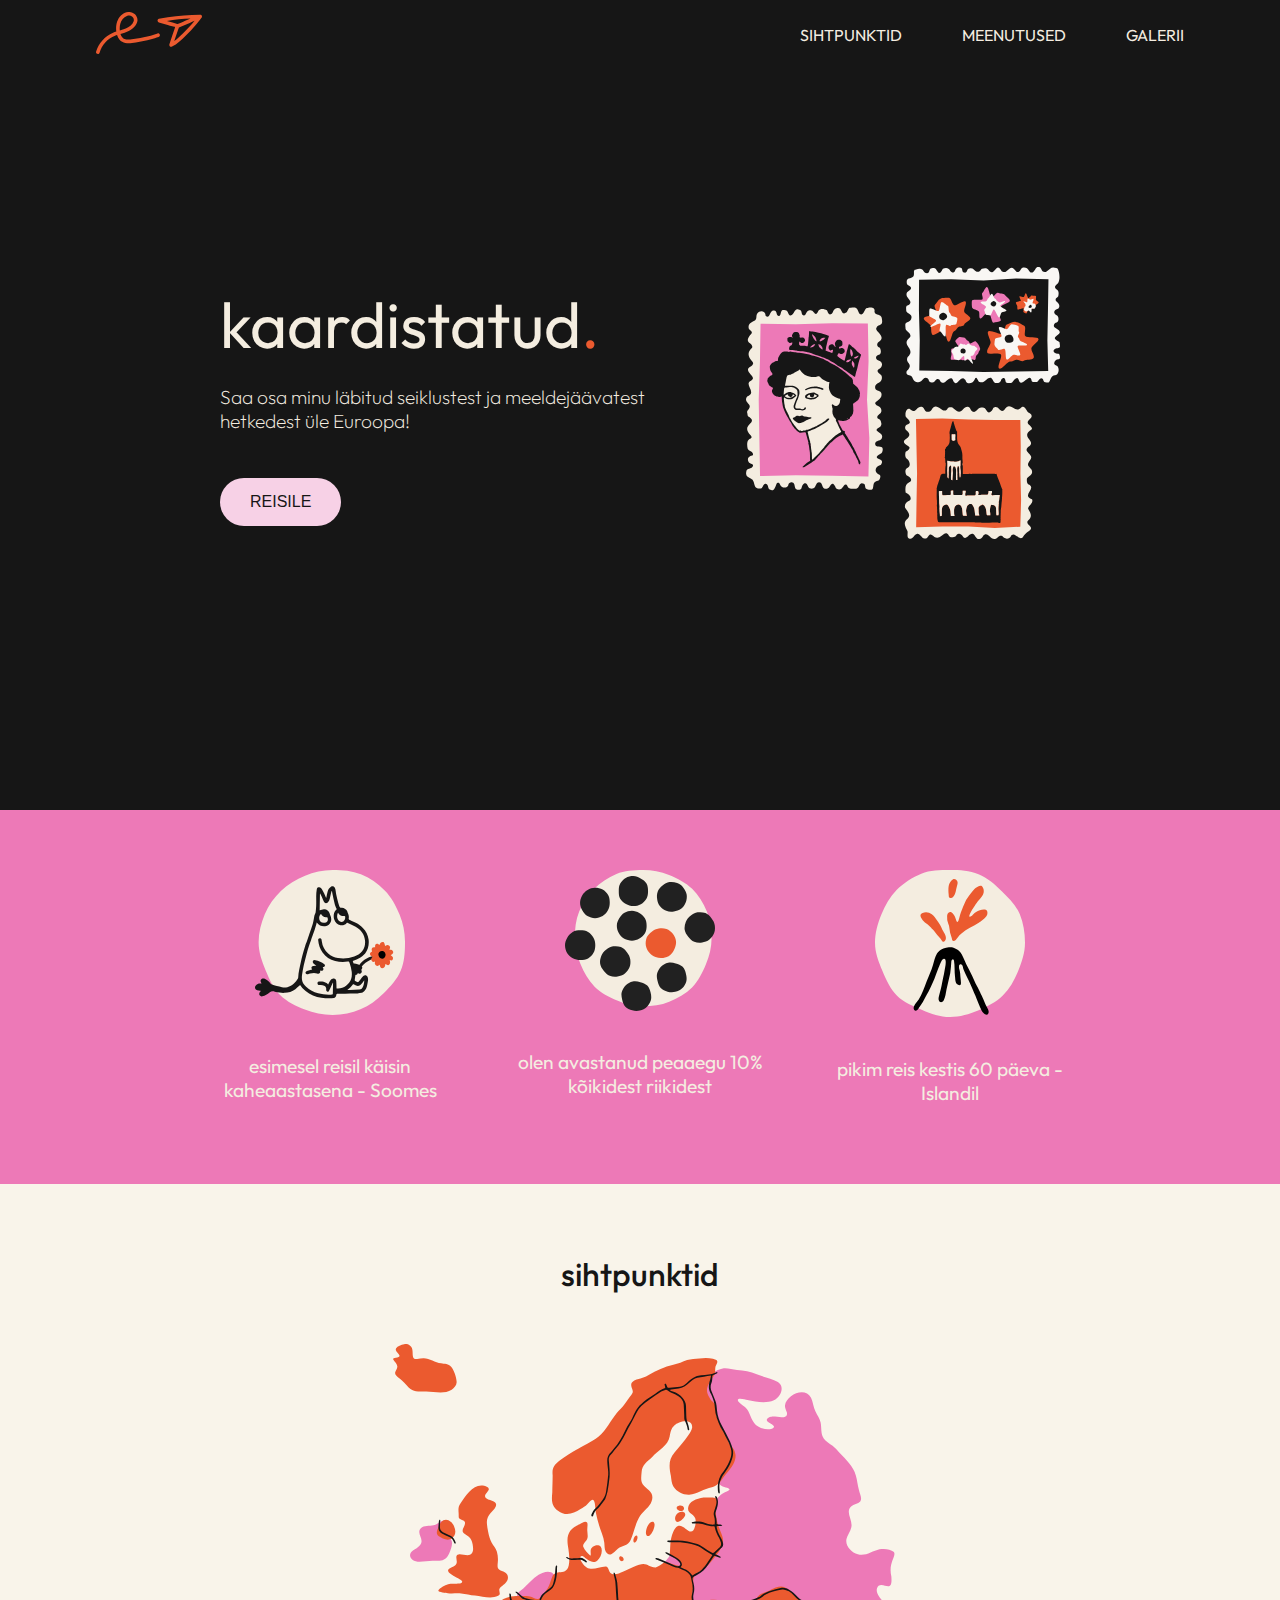
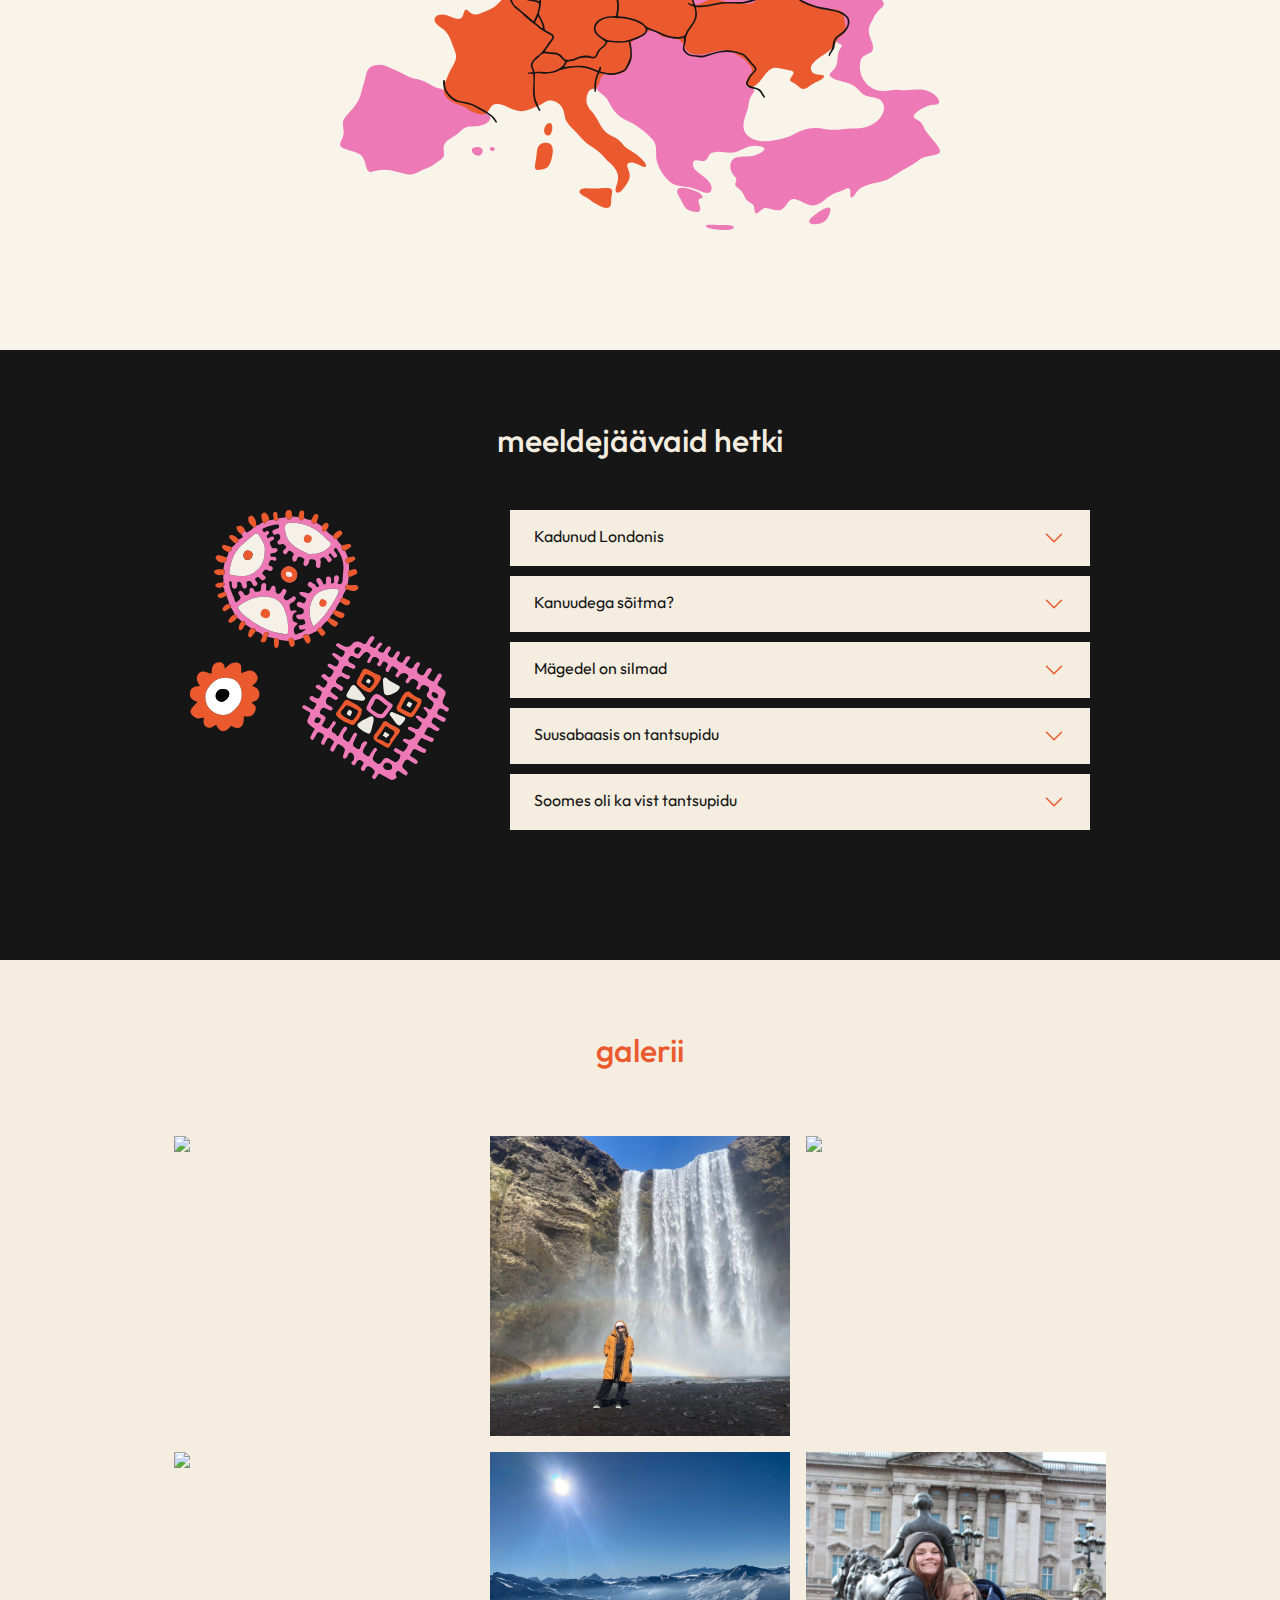
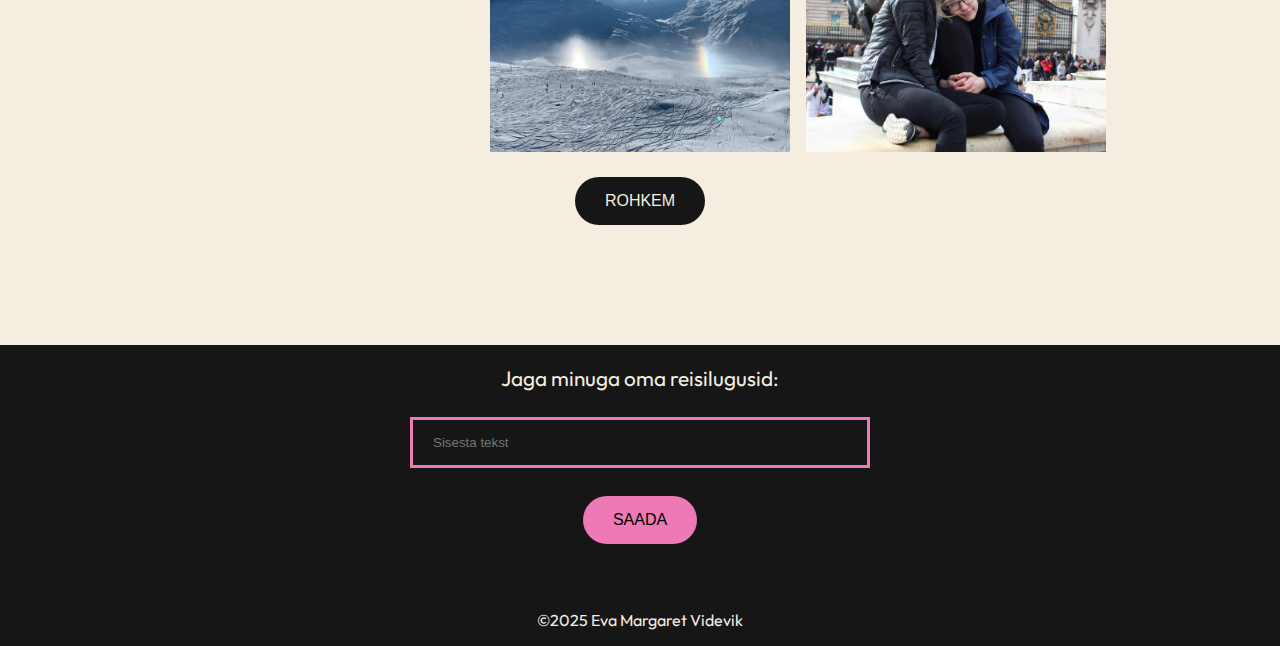
==== commit ba19f547: "Stiilide parandused" ====
--- a/index.html
+++ b/index.html
@@ -1,3 +1,4 @@
+<!DOCTYPE html>
 <html lang="en">
 <head>
     <meta charset="UTF-8">
@@ -10,21 +11,38 @@
 <body>
     <header>
         <div class="header-container">
-            <div class="logo">
-                <img src="img/logo.svg" alt="Logo paberlennukist">
-            </div>
-            <nav>
-                <ul>
-                    <li><a href="#map">SIHTPUNKTID</a></li>
-                    <li><a href="#memories">MEENUTUSED</a></li>
-                    <li><a href="#gallery">GALERII</a></li>
-                </ul>
-            </nav>
+            <div class="subcontainer">
+                <nav class="navbar">
+                    <div class="logo">
+                        <a href="#">
+                            <img src="img/logo.svg" alt="Logo paberlennukist">
+                        </a>
+                    </div>
+                    <nav>
+                        <ul class="nav-menu">
+                            <li class="nav-item">
+                                <a href="#map">SIHTPUNKTID</a>
+                            </li>
+                            <li class="nav-item">
+                                <a href="#memories">MEENUTUSED</a>
+                            </li>
+                            <li class="nav-item">
+                                <a href="#gallery">GALERII</a>
+                            </li>
+                        </ul>
+                        <div class="hamburger">
+                            <span class="bar"></span>
+                            <span class="bar"></span>
+                            <span class="bar"></span>
+                        </div>
+                    </nav>
+                </nav>
+            </div>
         </div>
     </header>
 
     <main>
-        <section class="hero">
+        <section id="hero" class="hero">
             <div class="text-content">
                 <h1>kaardistatud<span class="dot">.</span></h1>
                 <p>Saa osa minu läbitud seiklustest ja meeldejäävatest hetkedest üle Euroopa!</p>
@@ -35,7 +53,7 @@
             </div>
         </section>
 
-        <section class="facts">
+        <section id="facts" class="facts">
             <div class="content">
                 <div class="info-card">
                     <img src="img/muumi.svg" alt="Muumi illustratsioon">
@@ -189,6 +207,23 @@
                 toggleButton.textContent = 'ROHKEM'; // Change to "See more"
             }
         });
+
+        const hamburger = document.querySelector(".hamburger");
+        const navMenu = document.querySelector(".nav-menu");
+
+        hamburger.addEventListener("click", () => {
+            hamburger.classList.toggle("active");
+            navMenu.classList.toggle("active");
+        });
+
+        document.querySelectorAll(".nav-link").forEach(n => 
+            n.addEventListener("click", () => {
+                hamburger.classList.remove("active");
+                navMenu.classList.remove("active");
+            })
+        );
+
+        
     </script>
     <script src="https://kit.fontawesome.com/69a5bb9810.js" crossorigin="anonymous"></script>
     
--- a/styles/styles.css
+++ b/styles/styles.css
@@ -12,84 +12,128 @@
 h2 {
     font-size: 2em;
     font-weight: 500;
-    margin-bottom: 40px;
     text-align: center;
+    margin-bottom: 50px;
+    margin-top: 0;
 }
 
 .map,
 .memories,
 .gallery {
-    padding: 70px 40px;
+    padding: 70px 16px 120px 16px;
     margin: 0;
 }
 
-.map h2,
-.memories h2,
-.gallery h2{
-    padding-bottom: 30px;
-}
 
 /* Header */
 header {
+    position: fixed;
+    top: 0;
+    width: 100%;
     background-color: #161616;
-    width: 100%;
-    padding: 20px 0;
-}
-
-.header-container {
+}
+
+li {
+    list-style: none;
+}
+
+a {
+    color: #f4ede0;
+    text-decoration: none;
+    transition: color 0.3s ease;
+}
+
+a:hover {
+    color: #ed79b7;
+}
+
+.container{
+    width: 1600px;
+    margin: auto;
+}
+
+.subcontainer{
+    width: 85%;
+    margin: auto;
+}
+
+.navbar{
+    width: 100%;
+    min-height: 70px;
     display: flex;
     justify-content: space-between;
     align-items: center;
-    padding: 0 40px;
-    max-width: 900px;
-    margin: 0 auto;
-}
-
-.logo img {
-    height: 40px;
-    width: auto;
-}
-
-nav ul {
-    list-style: none;
-    display: flex;
-    gap: 30px;
-    margin: 0;
-    padding: 0;
-}
-
-nav ul li a {
-    color: #f4ede0;
-    text-decoration: none;
-    font-size: 1em;
-    transition: color 0.3s ease-in-out;
-}
-
-nav ul li a:hover {
-    color: #ed79b7;
-}
-
-.logo img {
-    height: 40px; 
-    width: auto;
-}
-nav ul {
-    list-style: none;
-    display: flex;
-    gap: 30px;
-    margin: 0;
-    padding: 0;
-}
-
-nav ul li a {
-    color: #f4ede0;
-    text-decoration: none;
-    font-size: 1em;
-    transition: color 0.3s ease-in-out;
-}
-
-nav ul li a:hover {
-    color: #ed79b7;
+}
+
+.nav-menu{
+    display: flex;
+    justify-content: space-between;
+    align-items: center;
+    gap: 60px;
+}
+
+.hamburger{
+    display: none;
+    cursor: pointer;
+}
+
+.bar{
+    display: block;
+    width: 25px;
+    height: 3px;
+    margin: 5px 0;
+    transition: all 0.3s ease;
+    background-color: #f4ede0;
+}
+
+
+@media(max-width: 1600px){
+    .container{
+        width: 100%;
+    }
+}
+
+@media(max-width:700px){
+    .hamburger{
+        display: block;
+    }
+
+    .hamburger.active .bar:nth-child(2){
+        opacity: 0;
+    }
+    .hamburger.active .bar:nth-child(1){
+        transform: translateY(8px) rotate(45deg);
+    }
+    .hamburger.active .bar:nth-child(3){
+        transform: translateY(-8px) rotate(-45deg);
+    }
+
+    .nav-menu{
+        position: fixed;
+        left: -100%;
+        top: 70px;
+        gap: 0;
+        flex-direction: column;
+        background-color: #161616;
+        width: 100vw;
+        text-align: center;
+        transition: 0.3s;
+        padding: 0;
+        margin: 0;
+        justify-content: center;
+    }
+
+    .nav-item{
+        margin: 16px 0;
+    }
+
+    .nav-menu.active{
+        left: 0;
+    }
+}
+
+*, *::before, *::after {
+    box-sizing: border-box;
 }
 
 /* Hero */
@@ -98,11 +142,11 @@
     display: flex;
     justify-content: space-between;
     align-items: center;
-    padding: 80px;
+    padding: 30px;
     gap: 50px;
     max-width: 900px;
     margin: 0 auto;
-    min-height: 75vh;
+    min-height: 90vh;
 }
 
 .text-content h1 {
@@ -140,23 +184,92 @@
 }
 
 .stamps img {
-    min-width: 300px;
-    max-width: 100%;
+    width: 100%;
     height: auto;
 }
 
+@media (max-width: 768px) {
+    .hero {
+        padding: 70px 16px;
+        gap: 30px;
+        flex-direction: column;
+        align-items: center;
+        text-align: center;
+    }
+
+    .text-content {
+        order: 2;
+        display: flex;
+        flex-direction: column;
+        align-items: center;
+        text-align: center;
+    }
+
+    .stamps {
+        order: 1;
+        margin-top: 50px;
+    }
+
+    .text-content h1 {
+        font-size: 2.5em;
+    }
+
+    .text-content p {
+        font-size: 1em;
+    }
+
+    .stamps img {
+        min-width: 300px;
+        max-width: 80%;
+        display: block;
+        margin: 0 auto;
+    }
+}
+
+
+@media (max-width: 480px) {
+    .hero {
+        padding: 70px 16px;
+    }
+
+    .text-content h1 {
+        font-size: 3em;
+    
+    }
+
+    .text-content p {
+        font-size: 1em;
+    }
+
+    .stamps {
+        order: 1;
+        margin-top: 70px;
+    }
+
+    .stamps img {
+        min-width: 250px;
+        max-width: 90%;
+    }
+
+    .map img {
+        max-width: 100%;
+        min-width: 300px;
+        height: auto;
+        margin: 0 auto;
+    }
+}
 
 /* Faktid */
 .facts {
     background-color: #ed79b7;
-    padding: 60px 20px;
     display: flex;
     justify-content: center;
 }
 
 .facts .content {
-    max-width: 932px;
-    width: 100%;
+    max-width: 900px;
+    width: 100%;
+    margin: 60px 20px;
     display: grid;
     grid-template-columns: repeat(3, 1fr);
     gap: 30px;
@@ -182,10 +295,17 @@
     color: #f4ede0;
 }
 
+/* Faktide mobiilivaade */
+@media (max-width: 750px) {
+    .facts .content {
+        grid-template-columns: 1fr;
+    }
+}
+
+
 /* Kaart */
 .map {
     background-color: #f9f4ea;
-    min-height: 75vh;
 }
 
 .map h2 {
@@ -206,7 +326,7 @@
 .memories {
     background-color: #161616;
     color: #161616;
-    min-height: 75vh;
+
 }
 
 .memories h2 {
@@ -288,23 +408,33 @@
     line-height: 1.8;
 }
 
+/* Mälestuste mobiilivaade */
+@media (max-width: 850px) {
+    .image-container {
+        display: none;
+    }
+
+    .memories-content {
+        flex-direction: column;
+        align-items: center;
+    }
+
+    .faq-container {
+        width: 100%;
+    }
+}
+
 
 /* Galerii */
 
 .gallery {
     background-color: #f4ede0;
-}
-
-.gallery {
     text-align: center;
-    padding: 20px;
     margin: auto;
 }
 
 .gallery h2 {
-    font-size: 2rem;
     color: #eb5a2f;
-    margin-bottom: 24px;
 }
 
 .gallery-grid, .hidden-gallery {
@@ -314,11 +444,13 @@
     justify-items: center;
     max-width: 932px;
     margin: 0 auto;
+    padding-top: 16px;
 }
 
 .gallery-img {
     width: 100%;
-    max-width: 300px;
+    max-width: 500px;
+    height: auto;
     object-fit: cover;
 }
 
@@ -338,16 +470,34 @@
     background-color: #ed79b7;
 }
 
-/* Hidden gallery */
+/* Peidetud galerii */
 .hidden-gallery {
     display: none;
 }
+
+
+@media (max-width: 1024px) {
+    .gallery-grid,
+    .hidden-gallery {
+        grid-template-columns: repeat(2, 1fr);
+        gap: 16px;
+    }
+}
+
+@media (max-width: 700px) {
+    .gallery-grid,
+    .hidden-gallery {
+        grid-template-columns: 1fr;
+        gap: 16px;
+    }
+}
+
+
 
 
 /* Footer */
 .footer {
     background-color: #161616;
-    margin: 30px;
     display: flex;
     flex-direction: column;
     align-items: center;
@@ -359,7 +509,6 @@
     padding: 20px;
     max-width: 500px;
     width: 100%;
-    margin-bottom: 20px;
 }
 
 form {
@@ -394,6 +543,11 @@
     border-radius: 30px;
     cursor: pointer;
     margin-top: 10px;
+    transition: background-color 0.3s ease-in-out;
+}
+
+button:hover {
+    background-color: #f7d1e6;
 }
 
 .social-icons {
@@ -401,7 +555,7 @@
     justify-content: center;
     align-items: center;
     gap: 15px;
-    margin-bottom: 20px;
+    margin-top: 30px;
 }
 
 .social-icons i {
@@ -424,5 +578,61 @@
 
 .footer p {
     text-align: center;
-    padding-bottom: 20px;
-}
+}
+
+@media (max-width: 768px) {
+    .footer {
+        padding: 30px 0;
+    }
+
+    .form-container {
+        padding: 15px;
+        max-width: 100%;
+    }
+
+    form {
+        gap: 12px;
+    }
+
+    label {
+        font-size: 1.1em;
+    }
+
+    input[type="text"] {
+        padding: 12px 15px;
+        font-size: 1em;
+        margin: 0 15px;
+    }
+
+    .social-icons {
+        gap: 10px;
+    }
+
+    .social-icons i {
+        font-size: 22px;
+    }
+
+    .footer p {
+        font-size: 0.9em;
+    }
+}
+
+@media (max-width: 480px) {
+    .footer {
+        padding: 25px 0;
+    }
+
+    .form-container {
+        max-width: 100%;
+    }
+
+    input[type="text"] {
+        font-size: 0.9em;
+        margin: 0 16px;
+    }
+
+    .social-icons i {
+        font-size: 20px;
+    }
+}
+
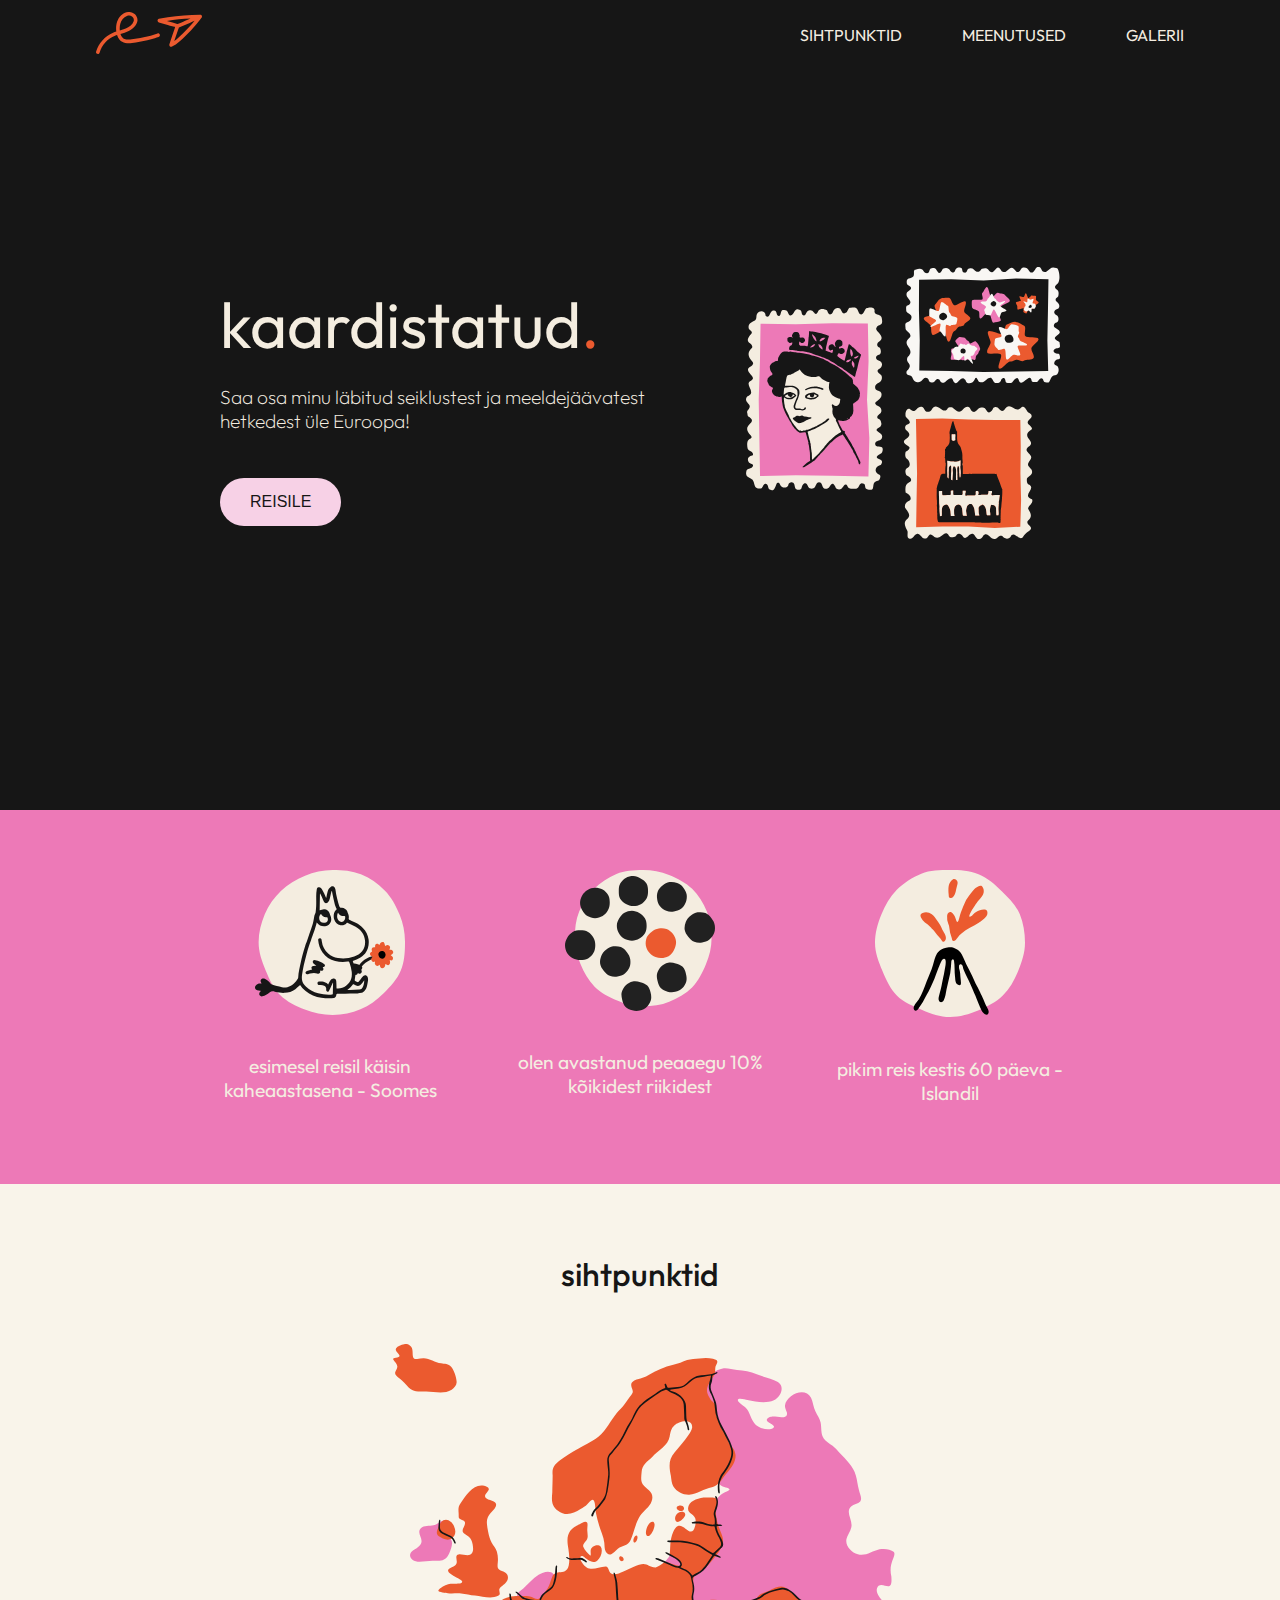
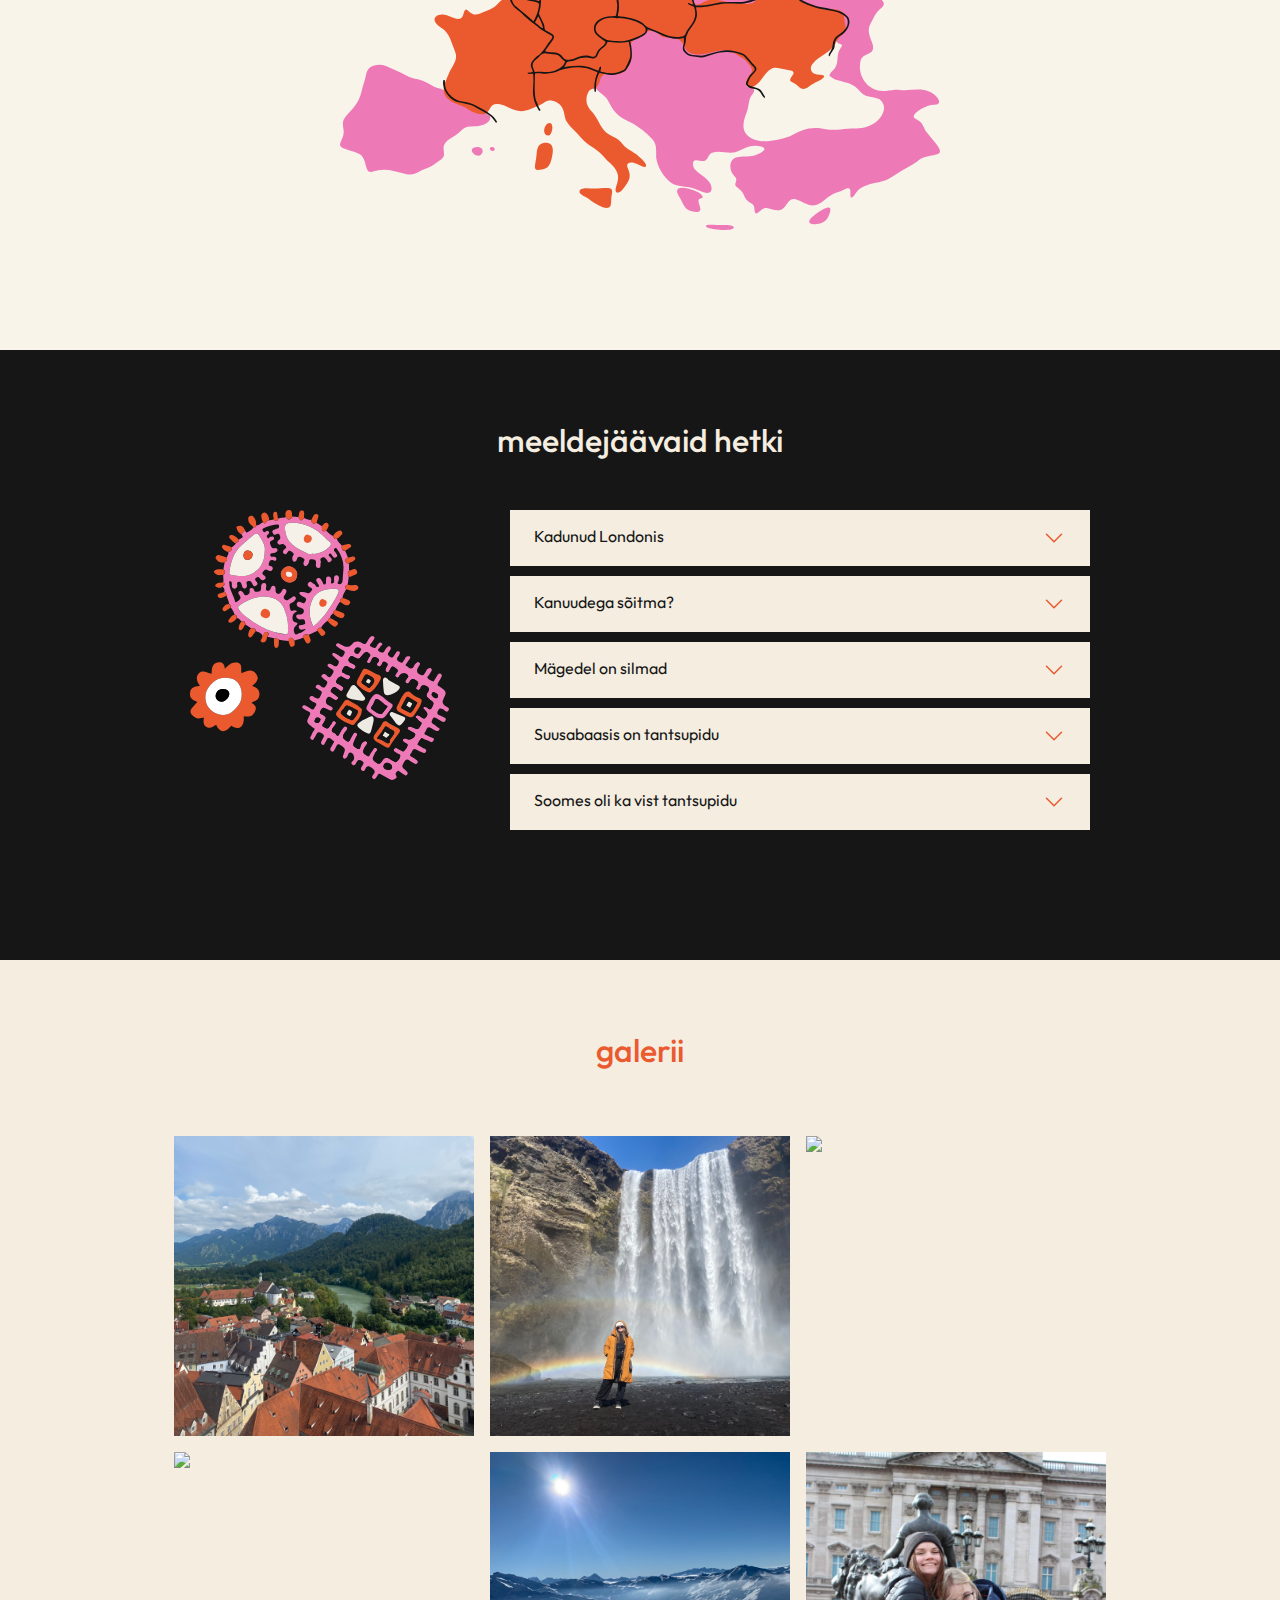
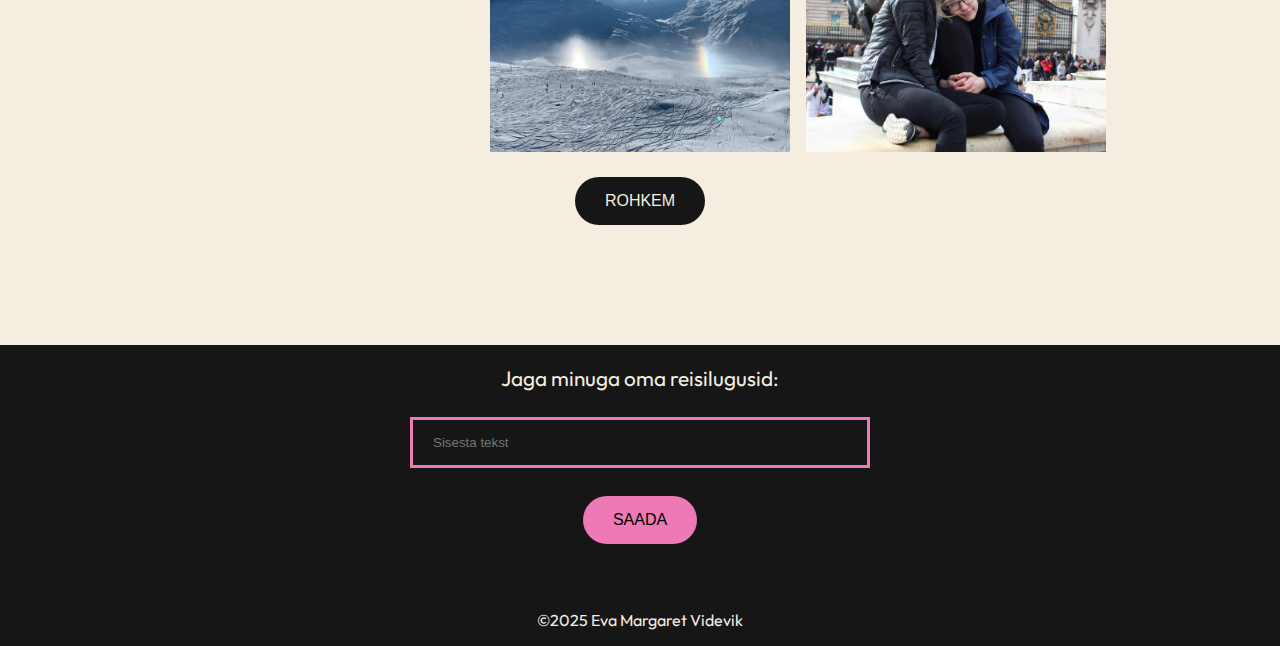
==== commit 9e313e96: "Piltide nimede parandused, hero sectioni nupp tööle" ====
--- a/index.html
+++ b/index.html
@@ -46,7 +46,9 @@
             <div class="text-content">
                 <h1>kaardistatud<span class="dot">.</span></h1>
                 <p>Saa osa minu läbitud seiklustest ja meeldejäävatest hetkedest üle Euroopa!</p>
-                <button>REISILE</button>
+                <a href="#facts">
+                    <button>REISILE</button>
+                  </a>
             </div>
             <div class="stamps">
                 <img src="img/postmargid.svg" alt="Illustreerivad postmargid">
@@ -136,7 +138,7 @@
         <section id="gallery" class="gallery">
             <h2>galerii</h2>
             <div class="gallery-grid">
-                <img src="img/füssen.jpeg" alt="Füsseni linnavaade" class="gallery-img">
+                <img src="img/fyssen.jpeg" alt="Füsseni linnavaade" class="gallery-img">
                 <img src="img/kosk_island.jpeg" alt="Islandi Skogafoss" class="gallery-img">
                 <img src="img/soome.jpeg" alt="Soome saar" class="gallery-img">
                 <img src="img/snorgeldamine.JPEG" alt="Snorgeldamine Islandil" class="gallery-img">
@@ -144,10 +146,10 @@
                 <img src="img/kadiga_london.JPG" alt="Kadiga Buckinghami palee ees" class="gallery-img">
             </div>
             <div class="hidden-gallery">
-                <img src="img/mägedes.jpeg" alt="" class="gallery-img">
-                <img src="img/väiksena_soomes.jpg" alt="Väiksena Soomes" class="gallery-img">
+                <img src="img/magedes.jpeg" alt="" class="gallery-img">
+                <img src="img/vaiksena_soomes.jpg" alt="Väiksena Soomes" class="gallery-img">
                 <img src="img/paadiga_soomes.jpeg" alt="Paadiga Turu saarestikul" class="gallery-img">
-                <img src="img/loss_füssen.jpeg" alt="Loss Füssenis, Saksamaal" class="gallery-img">
+                <img src="img/loss_fyssen.jpeg" alt="Loss Füssenis, Saksamaal" class="gallery-img">
                 <img src="img/pariis_eiffel.JPEG" alt="Eiffeli torni ees" class="gallery-img">
                 <img src="img/pont_arc.jpg" alt="Pont d'Arc Lõuna-Prantsusmaal" class="gallery-img">
             </div>
